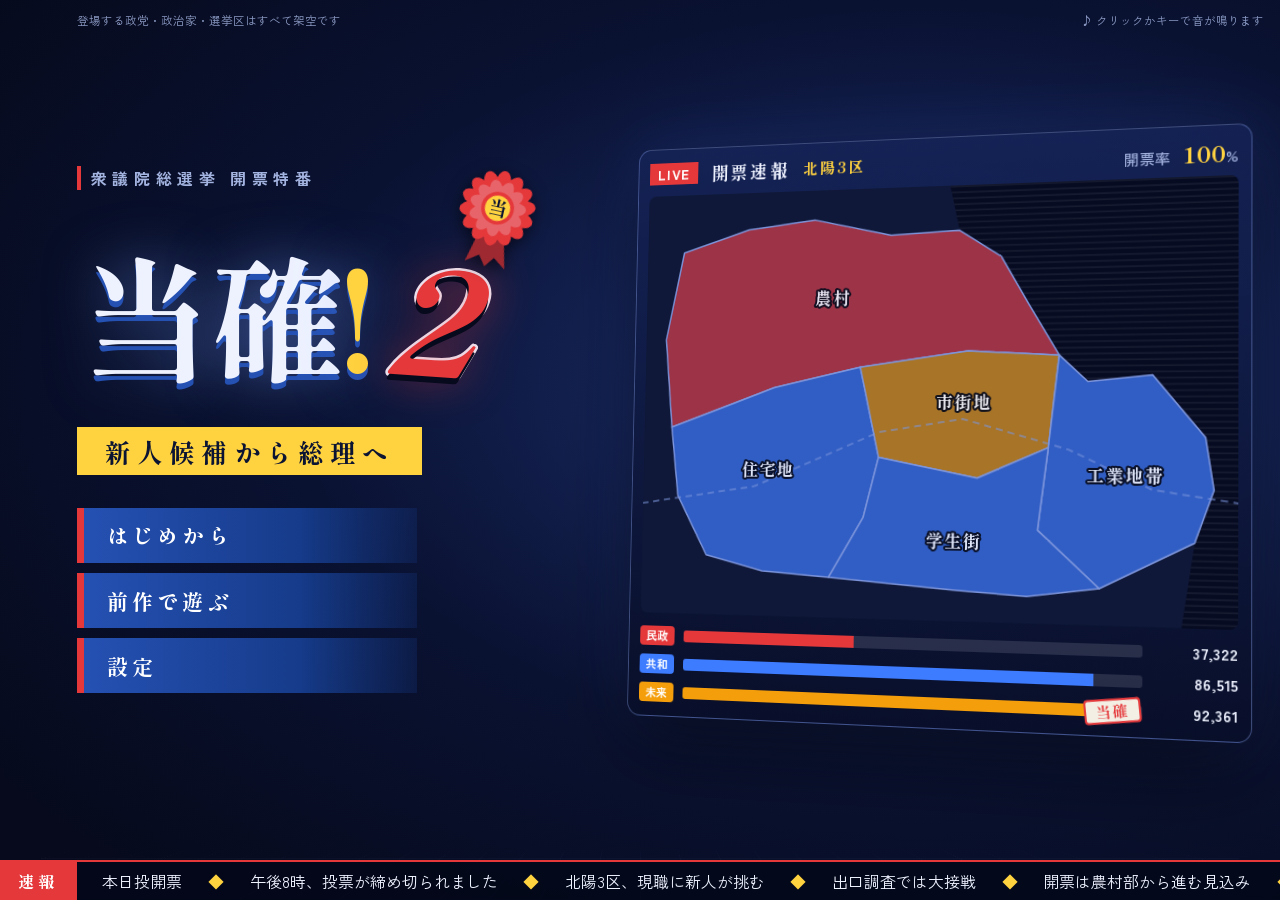
==== index.html @ 58a2cff5 "議員の任期(R2)を追加し、題名を「当確!2」に 選挙 → 任期 → 解散 → 次の選挙、とくり返して遊べるようにした。 背負った約束が、次の選挙にカードになって返ってくる。  - 任期(js/eng" ====
<!doctype html>
<html lang="ja">
<head>
  <meta charset="utf-8">
  <meta name="viewport" content="width=device-width, initial-scale=1, viewport-fit=cover">
  <title>当確!2</title>
  <link rel="preconnect" href="https://fonts.googleapis.com">
  <link rel="preconnect" href="https://fonts.gstatic.com" crossorigin>
  <link rel="stylesheet" href="https://fonts.googleapis.com/css2?family=Shippori+Mincho+B1:wght@700;800&family=Zen+Kaku+Gothic+New:wght@400;500;700;900&display=swap">
  <link rel="stylesheet" href="style.css">
</head>
<body>
  <div id="app"></div>

  <!-- ES modules は file:// で動かないので、順に読み込む。名前空間は window.Game -->
  <script src="js/data/balance.js"></script>
  <script src="js/data/district.js"></script>
  <script src="js/data/cards.js"></script>
  <script src="js/engine/rng.js"></script>
  <script src="js/engine/campaign.js"></script>
  <script src="js/engine/vote.js"></script>
  <script src="js/engine/career.js"></script>
  <script src="js/ui/common.js"></script>
  <script src="js/effects/title.js"></script>
  <script src="js/ui/screens.js"></script>
  <script src="js/ui/campaign-view.js"></script>
  <script src="js/ui/count-view.js"></script>
  <script src="js/ui/term-view.js"></script>
  <script src="js/main.js"></script>
</body>
</html>
---- style.css ----
/* テーマは「選挙の夜の開票特番」:深い紺の夜空、テロップの赤い帯と黄色、見出しは明朝体。
   色はすべてここの変数で決める。新しい部品も変数で色をつける(白や明るい色を直書きしない)。 */
:root {
  color-scheme: dark;
  --bg: radial-gradient(ellipse at 50% -10%, #1d3068 0%, #0b1433 55%, #060a1c 100%);
  --night: #060a1c;                         /* いちばん奥の夜空 */
  --panel: rgba(17, 28, 71, .86);           /* パネル */
  --panel-2: #1a2a66;                       /* パネルの中の一段明るい面 */
  --panel-bd: 1px solid rgba(125, 149, 220, .28);
  --line: rgba(125, 149, 220, .28);
  --radius: 10px;
  --shadow: 0 10px 28px rgba(0, 0, 0, .4);
  --ink: #eef2ff;
  --sub: #a3b3df;
  --accent: #e5383b;                        /* テロップの赤 */
  --on-accent: #ffffff;
  --gold: #ffd23f;                          /* テロップの黄色 */
  --on-gold: #0b1433;                       /* 黄色の上の文字 */
  --num: #ffd23f;                           /* 伸びる数字 */
  --good: #4ade80;
  --land: #1c2a5c;                          /* 地図:まだ色のつかない地区 */
  --outland: #0f1838;                       /* 地図:となりの選挙区 */
  --sea: #060b22;
  --tex-ink: rgba(255, 255, 255, .07);
  --map-stroke: #7d95dc;
  --pin-bg: rgba(8, 14, 40, .9);
  --track: rgba(255, 255, 255, .12);
  --card-bg: linear-gradient(180deg, #1b2b68, #101b47);
  --card-bd: #3c52a0;
  --telop-a: #2551b3;                       /* テロップ風のボタンの地(上) */
  --telop-b: #163b8a;                       /* 同(下) */
  --paper: #f3efe4;                         /* 新聞と当確のハンコだけは明るい紙 */
  --paper-ink: #16130f;
  --font: 'Zen Kaku Gothic New', 'Hiragino Kaku Gothic ProN', 'Yu Gothic UI', 'Yu Gothic', Meiryo, system-ui, sans-serif;
  --font-head: 'Shippori Mincho B1', 'Hiragino Mincho ProN', 'Yu Mincho', 'Noto Serif JP', serif;
}

* { box-sizing: border-box; }
html, body { height: 100%; margin: 0; }
body {
  display: flex; flex-direction: column; height: 100dvh; overflow: hidden;
  font-family: var(--font); font-size: 14px; line-height: 1.5; color: var(--ink);
  background: var(--bg) fixed, var(--night);
  -webkit-font-smoothing: antialiased;
}
#app { flex: 1; min-height: 0; display: flex; flex-direction: column; overflow-y: auto; }
button { font: inherit; color: inherit; }
h1, h2, p { margin: 0; }
.sub { color: var(--sub); font-size: 12px; }
.ic { width: 1.2em; height: 1.2em; fill: none; stroke: currentColor; stroke-width: 1.9; stroke-linecap: round; stroke-linejoin: round; vertical-align: -.2em; }

.panel { background: var(--panel); border: var(--panel-bd); border-radius: var(--radius); box-shadow: var(--shadow); padding: 10px 14px; }
.panel h2 { margin: 0 0 6px; padding-left: 9px; border-left: 4px solid var(--accent); font: 800 15px/1.3 var(--font-head); letter-spacing: .04em; }
.panel h2 small { margin-left: 8px; font: 500 11.5px var(--font); color: var(--sub); letter-spacing: 0; }

/* ---------- ボタン ---------- */
.btn {
  border: 1px solid var(--line); background: var(--panel); border-radius: 6px; padding: 8px 14px; cursor: pointer;
  transition: background .15s, border-color .15s, transform .05s;
}
.btn:hover:not(:disabled) { border-color: var(--sub); background: var(--panel-2); }
.btn:focus-visible, .card:focus-visible, .pin:focus-visible, .party-card:focus-visible { outline: 2px solid var(--gold); outline-offset: 2px; }
.btn:disabled { opacity: .4; cursor: not-allowed; }
/* 主な決定:タイトルのメニューと同じテロップ風(紺地に白、左に赤い帯) */
.btn-primary {
  background: linear-gradient(var(--telop-a), var(--telop-b)); color: var(--on-accent); font-weight: 700;
  border: 0; border-left: 6px solid var(--accent); border-radius: 4px;
  box-shadow: 0 3px 10px rgba(0, 0, 0, .35), inset 0 1px 0 rgba(255, 255, 255, .18);
}
.btn-primary:hover:not(:disabled) { background: linear-gradient(#2e60cc, #1b4499); }
.btn-lg { padding: 11px 24px; font-size: 16px; }
.icon-btn { flex: none; display: grid; place-items: center; width: 34px; height: 34px; border: 1px solid var(--line); border-radius: 6px; background: transparent; cursor: pointer; font-size: 17px; }
.icon-btn:hover { background: var(--panel-2); }

.pchip { display: inline-block; padding: 1px 7px; border-radius: 4px; font-size: 12px; font-weight: 700; color: var(--on-accent); background: var(--pc); white-space: nowrap; }
.mk { font-weight: 700; white-space: nowrap; }
.mk-good { color: var(--good); } .mk-even { color: var(--gold); } .mk-bad { color: var(--accent); }
.tk-lab { flex: none; padding: 1px 8px; font-weight: 700; font-size: 12px; background: var(--accent); color: var(--on-accent); }

/* ---------- 立候補の準備 ---------- */
.setup { width: 100%; max-width: 940px; margin: 0 auto; padding: 22px 16px 28px; display: flex; flex-direction: column; gap: 12px; }
.page-title { font: 800 26px/1.3 var(--font-head); padding-left: 12px; border-left: 6px solid var(--accent); }
.lead { color: var(--sub); }
.field { display: flex; flex-direction: column; gap: 4px; max-width: 260px; font-size: 12.5px; color: var(--sub); }
.field input { font: 700 17px var(--font); color: var(--ink); background: var(--panel); border: 1px solid var(--line); border-radius: 6px; padding: 8px 10px; }
.sec { font: 800 16px var(--font-head); margin-top: 4px; }
.party-grid { display: grid; grid-template-columns: repeat(3, minmax(0, 1fr)); gap: 10px; }
.party-card {
  position: relative; display: flex; flex-direction: column; gap: 3px; text-align: left; padding: 12px 14px; cursor: pointer;
  background: var(--panel); border: 1px solid var(--line); border-top: 5px solid var(--pc); border-radius: var(--radius);
}
.party-card.on { outline: 3px solid var(--gold); background: var(--panel-2); }
.pc-diff { align-self: flex-start; padding: 0 8px; border-radius: 999px; font-size: 11.5px; font-weight: 700; background: var(--gold); color: var(--on-gold); }
.pc-name { font: 800 19px/1.3 var(--font-head); }
.pc-pos { font-size: 12px; color: var(--sub); }
.pc-desc { font-size: 13px; margin-top: 4px; }
.setup-cols { display: grid; grid-template-columns: 1fr 1.3fr; gap: 10px; }
.rival-list, .howto, .m-list { margin: 0; padding: 0; list-style: none; display: flex; flex-direction: column; gap: 7px; }
.rival-list .sub { display: block; margin-top: 1px; }
.howto { counter-reset: n; }
.howto li { counter-increment: n; padding-left: 26px; position: relative; font-size: 13px; }
.howto li::before { content: counter(n); position: absolute; left: 0; top: 1px; width: 18px; height: 18px; border-radius: 50%; display: grid; place-items: center; font-size: 11px; font-weight: 900; background: var(--gold); color: var(--on-gold); }
.setup-btns { display: flex; justify-content: flex-end; gap: 10px; margin-top: 4px; }

/* ---------- 選挙戦:骨組み ---------- */
.game {
  flex: 1; min-height: 0; width: 100%; max-width: 1360px; margin: 0 auto; padding: 10px 14px 12px;
  display: grid; grid-template-columns: minmax(0, 1fr); grid-template-rows: auto auto minmax(220px, 1fr) auto; gap: 10px;
}
.hud { display: flex; align-items: center; gap: 18px; padding: 8px 14px; border-bottom: 3px solid var(--accent); }
.who { display: flex; align-items: center; gap: 8px; white-space: nowrap; }
.seat { font-weight: 700; color: var(--gold); }
.pname { font: 800 19px/1.2 var(--font-head); }
.days { display: flex; align-items: center; gap: 5px; margin: 0; padding: 0; list-style: none; }
.days li { display: grid; place-items: center; width: 22px; height: 22px; border-radius: 50%; font-size: 11px; font-weight: 700; background: var(--track); color: var(--sub); }
.days li.done { background: var(--sub); color: var(--night); opacity: .55; }
.days li.now { background: var(--accent); color: var(--on-accent); transform: scale(1.2); }
.days li.tag { width: auto; border-radius: 999px; padding: 0 8px 0 7px; gap: 4px; display: flex; }
.days li.tag small { font-size: 10.5px; font-weight: 500; }
.res { white-space: nowrap; }
.res .lab { font-size: 12px; color: var(--sub); margin-right: 4px; }
.res b { font: 800 20px/1 var(--font-head); }
.res small { font-size: 11px; margin-left: 1px; }
.ticker { flex: 1; min-width: 0; display: flex; align-items: center; gap: 8px; font-size: 13px; }
#news { overflow: hidden; white-space: nowrap; text-overflow: ellipsis; }

.race { display: flex; align-items: center; gap: 12px; padding: 7px 14px; }
.race-lab { flex: none; padding: 5px 9px; font: 800 13px/1 var(--font-head); letter-spacing: .06em; background: var(--gold); color: var(--on-gold); }
.race-bar { flex: 1; display: flex; height: 24px; border-radius: 4px; overflow: hidden; }
.seg { display: flex; align-items: center; gap: 6px; padding: 0 8px; min-width: 0; overflow: hidden; white-space: nowrap; font-size: 12px; color: var(--on-accent); transition: flex-grow .5s; }
.race-mark { flex: none; }

/* ---------- 地図 ---------- */
.board { min-height: 0; display: grid; grid-template-columns: minmax(0, 1fr) 340px; gap: 12px; }
.map-cell {
  container-type: size; min-width: 0; min-height: 0; display: grid; place-items: center; overflow: hidden;
  border-radius: var(--radius); background: var(--outland); border: 1px solid rgba(125, 149, 220, .35);
}
.map { position: relative; width: min(100cqw, calc(100cqh * 600 / 430)); aspect-ratio: 600 / 430; }
.map svg { position: absolute; inset: 0; width: 100%; height: 100%; display: block; overflow: visible; }
.sea { fill: var(--sea); }
.sea-tex { fill: url(#scan); pointer-events: none; }
.scanline { stroke: var(--tex-ink); stroke-width: 1.5; }
.outland { fill: var(--outland); }
.rg {
  fill: color-mix(in srgb, var(--lead) var(--mix), var(--land));
  stroke: var(--map-stroke); stroke-width: 1.5px; stroke-linejoin: round; cursor: pointer; transition: fill .45s;
}
.rg:hover { filter: brightness(1.1); }
.sel-ring { fill: none; stroke: var(--gold); stroke-width: 4.5px; stroke-linejoin: round; pointer-events: none; filter: drop-shadow(0 0 7px rgba(255, 210, 63, .8)); }
.rail { fill: none; stroke: var(--map-stroke); stroke-width: 2; stroke-dasharray: 7 5; opacity: .55; pointer-events: none; }
.map-lbl { fill: var(--sub); font: 700 15px var(--font-head); letter-spacing: .3em; pointer-events: none; }
.map-lbl.small { font-size: 10.5px; letter-spacing: .1em; opacity: .7; }

.pin {
  position: absolute; transform: translate(-50%, -50%); display: flex; flex-direction: column; align-items: center; gap: 2px;
  padding: 4px 9px 5px; border: 1px solid rgba(125, 149, 220, .55); border-radius: 6px; background: var(--pin-bg); color: var(--ink);
  font-size: 12px; line-height: 1.25; white-space: nowrap; cursor: pointer;
}
.pin.static { cursor: default; }
.pin b { font: 800 14px/1.2 var(--font-head); }
.pin .mini { display: flex; width: 58px; height: 5px; border-radius: 3px; overflow: hidden; background: var(--track); }
.pin .mini i { display: block; height: 100%; transition: width .45s; }
.pin.sel { outline: 3px solid var(--gold); outline-offset: 1px; }
.pin .pred {
  position: absolute; top: -13px; right: -12px; min-width: 26px; padding: 1px 6px; border-radius: 999px;
  background: var(--gold); color: var(--on-gold); font-weight: 900; font-size: 12.5px; text-align: center; animation: pop .25s ease-out;
}
.pin .pred.half { background: var(--sub); }
.pin .shield { position: absolute; top: -11px; left: -10px; display: flex; align-items: center; gap: 1px; padding: 0 5px; border-radius: 999px; background: var(--good); color: var(--on-gold); font-size: 11px; font-weight: 900; }
.pin .foes { position: absolute; left: 50%; bottom: -12px; transform: translateX(-50%); display: flex; gap: 3px; }
.pin .foe { padding: 0 6px; border-radius: 999px; font-size: 10.5px; font-weight: 700; color: var(--on-accent); background: var(--pc); }
.pin .foe.stopped { text-decoration: line-through; opacity: .55; }
.ct-open { font-size: 11px; color: var(--sub); }
.float {
  position: absolute; left: 50%; top: -6px; transform: translateX(-50%); pointer-events: none;
  font: 900 22px/1 var(--font); color: var(--num); text-shadow: 0 1px 0 var(--night), 0 0 8px var(--night);
  animation: rise 1.2s ease-out forwards;
}
@keyframes rise { from { opacity: 0; transform: translate(-50%, 6px) scale(.7); } 20% { opacity: 1; transform: translate(-50%, -8px) scale(1.15); } to { opacity: 0; transform: translate(-50%, -38px) scale(1); } }
@keyframes pop { from { transform: scale(.4); } to { transform: scale(1); } }

/* ---------- 右の列 ---------- */
.side { display: flex; flex-direction: column; gap: 8px; min-height: 0; overflow: auto; padding-bottom: 6px; scrollbar-width: thin; }
.side > .panel { padding: 8px 12px; }
.d-head { display: flex; align-items: baseline; gap: 10px; }
.d-head h2 { font-size: 22px; margin: 0; }
.d-head .voters { margin-left: auto; font-size: 12px; color: var(--sub); }
.d-desc { margin: 2px 0 5px; font-size: 12.5px; color: var(--sub); }
.tags { display: flex; flex-wrap: wrap; gap: 5px; margin-bottom: 6px; }
.tag-chip { padding: 1px 9px; border-radius: 999px; font-size: 12px; font-weight: 700; border: 1.5px solid currentColor; }
.tag-chip.solid { color: var(--good); }
.row { display: grid; grid-template-columns: auto 5.5em 1fr 2.6em; align-items: center; gap: 7px; margin-top: 5px; font-size: 13px; }
.row .bar { height: 9px; border-radius: 5px; background: var(--track); overflow: hidden; }
.row .bar i { display: block; height: 100%; background: var(--pc); transition: width .45s; }
.row .pct { text-align: right; font-weight: 700; font-variant-numeric: tabular-nums; }
.row.me .nm { font-weight: 700; }
.d-hint { margin-top: 8px; padding-top: 7px; border-top: 1px dashed var(--track); font-size: 12.5px; }
.d-hint em, .c-fx em, .eff { font-style: normal; font-weight: 900; color: var(--num); }
.foe-line, .pr-line { display: flex; align-items: center; gap: 7px; margin-top: 5px; font-size: 13px; }
.foe-line .eff { margin-left: auto; white-space: nowrap; }
.foe-line .eff small { margin-left: 5px; font-size: 10.5px; color: var(--good); }
.foe-line .eff.stop { color: var(--good); }
.pr-dot { flex: none; width: 18px; height: 18px; border-radius: 50%; display: grid; place-items: center; font-size: 10px; font-weight: 900; background: var(--gold); color: var(--on-gold); }
.pr-note { margin: 5px 0 0; font-size: 11.5px; line-height: 1.45; color: var(--sub); }

/* ---------- 手札 ---------- */
.hand { display: flex; gap: 12px; align-items: stretch; min-width: 0; }
.turn { flex: none; width: 212px; display: flex; flex-direction: column; gap: 6px; }
.energy { display: flex; align-items: center; flex-wrap: wrap; gap: 3px 6px; font-size: 12.5px; color: var(--sub); white-space: nowrap; }
.pips { display: flex; gap: 4px; }
.pip { width: 15px; height: 15px; border-radius: 50%; border: 2px solid var(--accent); }
.pip.on { background: var(--accent); }
.deck-n { flex-basis: 100%; font-size: 11px; }
.prompt { flex: 1; font-size: 13px; }
.turn-btns { display: flex; gap: 6px; }
.btn-undo { padding: 8px 9px; display: flex; align-items: center; gap: 4px; font-size: 12px; white-space: nowrap; }
.btn-main, .btn-go { border: 0; cursor: pointer; padding: 9px 12px; font-weight: 700; border-radius: 6px; background: var(--accent); color: var(--on-accent); }
.btn-main { flex: 1; white-space: nowrap; }
.btn-go { background: var(--gold); color: var(--on-gold); margin-left: 8px; padding: 5px 14px; }
.cards { flex: 1; min-width: 0; display: flex; gap: 12px; overflow-x: auto; padding: 13px 4px 7px; scrollbar-width: thin; }
.card {
  --lift: 0px;
  position: relative; flex: 0 0 clamp(132px, 15vw, 178px); min-height: 142px;
  display: flex; flex-direction: column; gap: 3px; text-align: left; padding: 10px 12px 9px;
  background: var(--card-bg); color: var(--ink); border: 1px solid var(--card-bd); border-left: 6px solid var(--type); border-radius: 8px;
  box-shadow: 0 8px 18px rgba(0, 0, 0, .45); cursor: pointer; transform: translateY(var(--lift)); transition: transform .15s, opacity .2s;
}
.card:hover { --lift: -5px; }
.card.sel { --lift: -12px; outline: 3px solid var(--gold); outline-offset: 2px; }
.card.off { opacity: .45; }
.card[data-type="reach"] { --type: #3d7bff; }
.card[data-type="solid"] { --type: #19a974; }
.card[data-type="promise"] { --type: var(--gold); background: linear-gradient(180deg, #4a3a10, #1d1806); border-color: #a8842a; border-left-color: var(--gold); }
.card[data-type="boost"] { --type: #b18cff; }
.card[data-type="fund"] { --type: #9aa3b8; }
.card[data-type="counter"] { --type: #ff7b54; }
.card[data-type="endorse"] { --type: var(--good); background: linear-gradient(180deg, #123f33, #0a2019); border-color: #2c8a66; border-left-color: var(--good); }
.card[data-type="curse"] { --type: var(--sub); background: linear-gradient(180deg, #2a2b38, #15161f); border-color: #555a70; border-left-color: var(--accent); }
.card[data-type="curse"] .c-name { color: var(--accent); }
.card[data-type="diet"] { --type: #3d7bff; }
.card[data-type="home"] { --type: #19a974; }
.card[data-type="party"] { --type: #b18cff; }
.c-top { display: flex; align-items: center; gap: 6px; }
.c-icon { display: grid; place-items: center; width: 30px; height: 30px; color: var(--type); font-size: 22px; }
.c-type { font-size: 11px; font-weight: 700; color: var(--type); white-space: nowrap; }
.c-cost { margin-left: auto; display: flex; gap: 3px; }
.c-cost i { width: 9px; height: 9px; border-radius: 50%; background: var(--accent); }
.c-cost .free { font-size: 11px; font-weight: 700; color: var(--sub); }
.c-name { font: 800 18px/1.25 var(--font-head); }
.c-fx { font-size: 13px; }
.c-note { font-size: 11.5px; color: var(--sub); }
.c-money { margin-top: auto; font-size: 11.5px; font-weight: 700; color: var(--sub); }

/* ---------- 議員の任期(骨組みは選挙戦と同じ) ---------- */
.hud-badge { padding: 1px 8px; border: 1px solid var(--gold); border-radius: 999px; font-size: 11.5px; font-weight: 700; color: var(--gold); }
.wind-bar { flex: 1; height: 14px; border-radius: 7px; background: var(--track); overflow: hidden; }
.wind-bar i { display: block; height: 100%; background: linear-gradient(90deg, var(--gold), var(--accent)); transition: width .5s; }
.wind-text { flex: none; font-size: 13px; white-space: nowrap; }
.wind-text b { font-size: 17px; color: var(--gold); }
.wind-left { flex: none; font-size: 11.5px; color: var(--sub); white-space: nowrap; }
.base-pips { display: flex; gap: 3px; }
.bp { width: 9px; height: 9px; border-radius: 2px; border: 1.5px solid var(--good); }
.bp.on { background: var(--good); }
.pp { width: 12px; height: 12px; border-radius: 50%; border: 2px solid var(--gold); }
.pp.on { background: var(--gold); }
.pr-item {
  position: relative; display: flex; align-items: center; gap: 8px; width: 100%; margin-top: 6px; padding: 6px 8px; text-align: left;
  border: 1px solid var(--line); border-radius: 6px; background: transparent; cursor: default; font-size: 13px;
}
.pr-item.pick { cursor: pointer; border-color: var(--gold); background: rgba(255, 210, 63, .08); }
.pr-item.pick:hover { background: rgba(255, 210, 63, .16); }
.pr-item .pred { position: absolute; top: -9px; right: -6px; min-width: 26px; padding: 1px 6px; border-radius: 999px; background: var(--gold); color: var(--on-gold); font-weight: 900; font-size: 12.5px; text-align: center; }
.pr-body { flex: 1; min-width: 0; display: flex; flex-direction: column; line-height: 1.3; }
.pr-body small { font-size: 11px; color: var(--sub); }
.pr-prog { display: flex; gap: 3px; }
.pr-tag { flex: none; padding: 0 6px; border-radius: 4px; font-size: 10.5px; font-weight: 700; white-space: nowrap; }
.pr-tag.safe { color: var(--good); border: 1px solid var(--good); }
.pr-tag.warn { color: var(--gold); border: 1px solid var(--gold); }
.pr-tag.bad { color: var(--on-accent); background: var(--accent); }
.pr-dot.ok { background: var(--good); }
.prep-row { display: grid; grid-template-columns: 7em auto 1fr; align-items: baseline; gap: 8px; margin-top: 4px; font-size: 13px; }
.prep-row b { font-variant-numeric: tabular-nums; }
.prep-row small { font-size: 11px; color: var(--sub); text-align: right; }
.m-lines { margin: 0; padding: 0; list-style: none; display: flex; flex-direction: column; gap: 6px; font-size: 13.5px; }
.m-lines li { padding-left: 10px; border-left: 4px solid var(--line); }
.m-lines .ml-kept { border-left-color: var(--good); }
.m-lines .ml-carried { border-left-color: var(--sub); }
.m-lines .ml-light { border-left-color: var(--gold); }
.m-lines .ml-broken { border-left-color: var(--accent); }

/* ---------- 知らせの窓 ---------- */
.modal-back { position: fixed; inset: 0; z-index: 20; display: grid; place-items: center; padding: 16px; background: rgba(3, 6, 20, .72); animation: fade .2s ease-out; }
.modal {
  width: min(520px, 100%); max-height: 100%; overflow: auto; padding: 20px 22px 18px; display: flex; flex-direction: column; gap: 10px;
  background: linear-gradient(180deg, #17255c, #0e1840); border: var(--panel-bd); border-top: 5px solid var(--accent); border-radius: var(--radius); box-shadow: 0 24px 60px rgba(0, 0, 0, .6);
}
.modal h2 { font: 800 23px/1.35 var(--font-head); }
.m-kicker { font-size: 12px; font-weight: 700; color: var(--gold); letter-spacing: .08em; }
.m-list { padding-left: 2px; font-size: 13px; color: var(--sub); }
.m-list li::before { content: "・"; }
.modal-btns { display: flex; justify-content: flex-end; gap: 10px; margin-top: 6px; }
.modal.choices .modal-btns { flex-direction: column; }
.modal.choices .btn { display: flex; flex-direction: column; gap: 2px; text-align: left; padding: 10px 14px; border-left: 5px solid var(--gold); }
.modal.choices .btn b { font: 800 16px var(--font-head); }
.modal.choices .btn span { font-size: 12.5px; color: var(--sub); }
/* 新聞(情勢調査)は明るい紙 */
.modal.paper { background: var(--paper); color: var(--paper-ink); border: 0; border-top: 6px double var(--paper-ink); border-radius: 2px; }
.np-name { display: flex; align-items: baseline; justify-content: space-between; padding-bottom: 5px; border-bottom: 1px solid var(--paper-ink); font: 800 15px var(--font-head); letter-spacing: .2em; }
.np-name span { font: 500 11.5px var(--font); letter-spacing: 0; }
.np-head { font-size: 27px !important; }
.np-sub, .np-foot { font-size: 12.5px; opacity: .75; }
.modal.paper .row .bar { background: rgba(22, 19, 15, .12); }
.modal.paper .btn-primary { background: var(--paper-ink); border-left-color: var(--accent); box-shadow: none; }
@keyframes fade { from { opacity: 0; } to { opacity: 1; } }

/* ---------- 開票特番と結果 ---------- */
.count, .result { flex: 1; min-height: 0; width: 100%; max-width: 1240px; margin: 0 auto; padding: 12px 14px; display: flex; flex-direction: column; gap: 10px; }
.ct-head { display: flex; align-items: center; gap: 14px; border-bottom: 3px solid var(--accent); }
.ct-live { padding: 3px 10px; font: 800 14px var(--font-head); letter-spacing: .1em; background: var(--accent); color: var(--on-accent); animation: blink 1.6s steps(1) infinite; }
.ct-head h1 { font: 800 22px var(--font-head); }
.ct-clock { margin-left: auto; font: 800 30px/1 var(--font-head); color: var(--gold); font-variant-numeric: tabular-nums; }
.ct-pct { font-size: 13px; color: var(--sub); white-space: nowrap; }
.ct-pct b { font-size: 20px; color: var(--ink); }
.ct-body, .rs-body { flex: 1; min-height: 0; display: grid; grid-template-columns: minmax(0, 1fr) minmax(0, 1fr); gap: 12px; }
.ct-cands { display: flex; flex-direction: column; justify-content: center; gap: 16px; padding: 16px 18px; }
.ct-row { display: flex; flex-direction: column; gap: 5px; }
.ct-row.me .ct-name b { color: var(--gold); }
.ct-name { display: flex; align-items: center; gap: 8px; min-height: 34px; }
.ct-name b { font: 800 20px var(--font-head); }
.ct-bar { height: 22px; border-radius: 4px; background: var(--track); overflow: hidden; }
.ct-bar i { display: block; height: 100%; background: var(--pc); transition: width .8s ease-out; }
.ct-votes { font-size: 13px; color: var(--sub); font-variant-numeric: tabular-nums; }
.ct-votes b { font: 800 22px var(--font-head); color: var(--ink); margin-right: 2px; }
.ct-votes small { margin-left: 10px; font-size: 13px; }
.ct-ticker { display: flex; align-items: center; gap: 10px; padding: 8px 14px; font-size: 14px; }
.ct-btns { display: flex; justify-content: flex-end; align-items: center; gap: 10px; }
@keyframes blink { 50% { opacity: .55; } }
/* 当確・当選のハンコ(白い紙に朱) */
.stamp {
  margin-left: auto; padding: 1px 12px; border: 3px solid var(--accent); border-radius: 6px; background: var(--paper); color: var(--accent);
  font: 800 20px/1.3 var(--font-head); letter-spacing: .12em; transform: rotate(-7deg);
}
.stamp.new { animation: stamp-in .5s cubic-bezier(.2, 1.5, .4, 1) both; }
.stamp.big { display: inline-block; margin: 0 0 8px; padding: 4px 22px; font-size: 40px; border-width: 5px; }
@keyframes stamp-in { from { transform: rotate(-7deg) scale(3.2); opacity: 0; } to { transform: rotate(-7deg) scale(1); opacity: 1; } }
.rs-head { text-align: center; padding: 8px 0 4px; display: flex; flex-direction: column; align-items: center; gap: 4px; }
.rs-head h1 { font: 800 34px/1.3 var(--font-head); }
.rs-head.won h1 { color: var(--gold); }
.rs-left { display: flex; flex-direction: column; gap: 8px; min-height: 0; overflow: auto; scrollbar-width: thin; }
.rs-row { display: grid; grid-template-columns: 1.6em auto 1fr auto 6.5em 3.6em; align-items: center; gap: 8px; padding: 6px 0; border-bottom: 1px solid var(--track); font-size: 14px; }
.rs-row b { font: 800 17px var(--font-head); }
.rs-row.me b { color: var(--gold); }
.rs-mark { display: grid; place-items: center; width: 22px; height: 22px; border-radius: 50%; font-size: 12px; font-weight: 900; color: var(--on-accent); }
.rs-row:first-of-type .rs-mark { background: var(--accent); }
.rs-votes, .rs-pct { text-align: right; font-variant-numeric: tabular-nums; }
.rs-votes { font-weight: 700; }

/* ---------- スマホ ---------- */
@media (max-width: 760px) {
  body { font-size: 13px; }
  .setup { padding: 14px 12px 20px; }
  .party-grid, .setup-cols { grid-template-columns: minmax(0, 1fr); }
  .game { padding: 8px 8px 10px; gap: 7px; grid-template-rows: auto auto minmax(210px, 1fr) auto; }
  .hud { flex-wrap: wrap; gap: 5px 12px; padding: 7px 10px; }
  .who { order: 1; flex: 1 1 calc(100% - 50px); min-width: 0; }
  .hud .icon-btn { order: 2; }
  .days { order: 3; }
  .res { order: 4; margin-left: auto; }
  .pname { font-size: 17px; overflow: hidden; text-overflow: ellipsis; }
  .days li.tag small { display: none; }
  .days li.tag { width: 22px; padding: 0; border-radius: 50%; display: grid; box-shadow: inset 0 0 0 2px var(--gold); }
  .ticker { flex-basis: 100%; order: 5; font-size: 12px; }
  .icon-btn { width: 30px; height: 30px; }
  .race { padding: 6px 10px; gap: 8px; }
  .wind { flex-wrap: wrap; row-gap: 3px; }
  .wind-left { display: none; }
  .wind-text { font-size: 12px; }
  .wind-text b { font-size: 14px; }
  .hud-badge { font-size: 10.5px; padding: 0 6px; }
  .pr-item { margin-top: 4px; padding: 4px 6px; }
  .prep-row small { display: none; }
  #promises .pr-note { display: none; }
  .race-bar { height: 22px; }
  .seg b { display: none; }
  .board { grid-template-columns: minmax(0, 1fr); grid-template-rows: minmax(232px, 1fr) auto; gap: 7px; }
  .side { flex-direction: row; overflow-x: auto; scroll-snap-type: x mandatory; gap: 8px; padding-bottom: 5px; }
  .side > .panel { flex: 0 0 88%; scroll-snap-align: start; padding: 7px 10px; }
  .d-head h2 { font-size: 18px; }
  .d-desc, .d-hint, .c-note { display: none; }
  .d-head .voters { font-size: 11px; }
  .tags { margin: 3px 0 1px; }
  .tag-chip { font-size: 11px; padding: 0 8px; }
  .row { margin-top: 3px; }
  .pin { font-size: 11px; padding: 2px 6px 3px; gap: 0; }
  .pin b { font-size: 12.5px; }
  .pin .mini { display: none; }
  .pin .foes { bottom: -11px; }
  .pin .foe { font-size: 10px; padding: 0 5px; }
  .hand { flex-direction: column; gap: 6px; }
  .turn { width: auto; flex-direction: row; align-items: center; gap: 8px; padding: 6px 10px; }
  .e-lab, .deck-n, .btn-undo span { display: none; }
  .prompt { font-size: 12px; line-height: 1.35; display: -webkit-box; -webkit-line-clamp: 2; -webkit-box-orient: vertical; overflow: hidden; }
  .prompt:has(.btn-go) { display: flex; align-items: center; }
  .btn-main { padding: 8px 10px; }
  .cards { gap: 9px; padding: 13px 4px 5px; }
  .card.sel { --lift: -6px; }
  .card { flex-basis: 132px; min-height: 128px; padding: 8px 10px 7px; gap: 2px; }
  .c-name { font-size: 16.5px; }
  .c-fx { font-size: 12.5px; }
  .c-icon { width: 26px; height: 26px; font-size: 19px; }
  .modal { padding: 16px 16px 14px; }
  .modal h2 { font-size: 20px; }
  .count, .result { padding: 8px; gap: 7px; }
  .ct-head { gap: 8px; padding: 7px 10px; flex-wrap: wrap; }
  .ct-head h1 { font-size: 17px; }
  .ct-clock { font-size: 24px; }
  .ct-body { grid-template-columns: minmax(0, 1fr); grid-template-rows: auto minmax(190px, 1fr); gap: 7px; }
  .ct-cands { gap: 9px; padding: 10px 12px; }
  .ct-name b { font-size: 17px; }
  .ct-bar { height: 16px; }
  .ct-votes b { font-size: 18px; }
  .ct-ticker { font-size: 12.5px; padding: 7px 10px; }
  .rs-head h1 { font-size: 26px; }
  .rs-body { display: flex; flex-direction: column; overflow: auto; }
  .rs-left { overflow: visible; }
  .rs-body .map-cell { min-height: 230px; }
  .rs-row { grid-template-columns: 1.6em auto 1fr 5.6em 3.4em; }
  .rs-row .sub { display: none; }
  .ct-btns .btn-lg { padding: 10px 16px; font-size: 15px; }
}
@media (prefers-reduced-motion: reduce) {
  .game *, .count *, .result *, .modal-back, .modal-back * { animation-duration: .01s !important; transition-duration: .01s !important; }
}

/* ---------- タイトル(js/effects/title.js。開票速報のオープニング) ---------- */
/* --s:演出の速さ(1 通常 / 0.4 速い / 0 スキップ)。--d:その部品が出る時刻(通常の速さの秒) */
.tl-stage {
  position: fixed; inset: 0; z-index: 10; overflow: hidden; color: var(--ink); background: var(--night);
  display: grid; grid-template-columns: minmax(0, 45fr) minmax(0, 55fr); grid-template-rows: minmax(0, 1fr) auto;
}
.tl-bg { position: absolute; inset: 0; background: radial-gradient(ellipse 90% 75% at 72% 42%, #1c3070 0%, #0a1232 55%, var(--night) 100%); animation: tl-fade calc(var(--s) * 1s) ease both; }
.tl-floor {
  position: absolute; left: -25%; right: -25%; bottom: -6%; height: 46%; opacity: .5;
  background-image: linear-gradient(var(--line) 1px, transparent 1px), linear-gradient(90deg, var(--line) 1px, transparent 1px);
  background-size: 64px 64px; transform: perspective(520px) rotateX(64deg); transform-origin: 50% 100%;
  -webkit-mask-image: linear-gradient(transparent, #000 60%); mask-image: linear-gradient(transparent, #000 60%);
  animation: tl-floor 5s linear infinite;
}
.tl-sweep {
  position: absolute; inset: 0; mix-blend-mode: screen;
  background: linear-gradient(100deg, transparent 42%, rgba(160, 190, 255, .11) 50%, transparent 58%) 120% 0 / 300% 100% no-repeat;
  animation: tl-sweep 9s ease-in-out infinite;
}
@keyframes tl-fade { from { opacity: 0; } }
@keyframes tl-floor { to { background-position: 0 64px, 0 0; } }
@keyframes tl-sweep { to { background-position: -60% 0; } }

/* 情勢ボード */
.tl-board {
  grid-column: 2; grid-row: 1; align-self: center; justify-self: center; position: relative; z-index: 1;
  width: min(90%, 108vh); padding: 1.4% 1.7% 1.8%; border: 1px solid rgba(125, 149, 220, .45); border-radius: 14px;
  background: linear-gradient(180deg, rgba(20, 34, 86, .84), rgba(8, 14, 40, .9));
  box-shadow: 0 30px 80px rgba(0, 0, 0, .6), 0 0 70px rgba(70, 110, 255, .2);
  transform: perspective(1500px) rotateY(-13deg) rotateX(3deg);
  animation: tl-board-in calc(var(--s) * .9s) cubic-bezier(.2, .8, .2, 1) calc(var(--s) * .4s) both;
}
@keyframes tl-board-in { from { opacity: 0; transform: perspective(1500px) rotateY(-34deg) rotateX(3deg) translateX(14%); } }
.tl-board-head { display: flex; align-items: center; gap: .8em; margin-bottom: 1.2%; font: 800 clamp(11px, 1.45vw, 19px) var(--font-head); letter-spacing: .12em; white-space: nowrap; }
.tl-live { padding: 0 .6em; background: var(--accent); color: var(--on-accent); font: 900 .78em/1.6 var(--font); letter-spacing: .1em; animation: blink 1.6s steps(1) infinite; }
.tl-board-seat { color: var(--gold); font-size: .85em; }
.tl-board-pct { margin-left: auto; color: var(--sub); font: 500 .8em var(--font); letter-spacing: 0; }
.tl-board-pct b { display: inline-block; min-width: 2.2em; text-align: right; font: 800 1.5em var(--font-head); color: var(--gold); font-variant-numeric: tabular-nums; }
.tl-map { display: block; width: 100%; aspect-ratio: 600 / 430; border-radius: 8px; overflow: hidden; }
.tl-rg { fill: color-mix(in srgb, var(--c, var(--land)) var(--on, 0%), var(--land)); stroke: var(--map-stroke); stroke-width: 1.5px; stroke-linejoin: round; transition: fill .7s; }
.tl-rg.lit { --on: 64%; }
.tl-rg-name { fill: var(--ink); font: 800 17px var(--font-head); letter-spacing: .08em; paint-order: stroke; stroke: var(--night); stroke-width: 4px; stroke-linejoin: round; opacity: .92; }
.tl-bars { display: grid; gap: clamp(3px, .6vw, 7px); margin-top: 2%; }
.tl-bar-row { position: relative; display: grid; grid-template-columns: auto 1fr 5.4em; align-items: center; gap: .7em; font-size: clamp(10px, 1.15vw, 15px); }
.tl-bar { height: clamp(6px, .95vw, 13px); border-radius: 3px; background: var(--track); overflow: hidden; }
.tl-bar i { display: block; height: 100%; width: 0; background: var(--pc); transition: width .2s linear; }
.tl-bar-num { text-align: right; font-weight: 700; font-variant-numeric: tabular-nums; }
.tl-called {
  position: absolute; right: 6.2em; top: 50%; padding: 0 .6em; border: 2px solid var(--accent); border-radius: 4px; background: var(--paper); color: var(--accent);
  font: 800 1em/1.35 var(--font-head); letter-spacing: .1em; opacity: 0; transform: translateY(-50%) rotate(-6deg) scale(2.4);
}
.tl-bar-row.called .tl-called { opacity: 1; transform: translateY(-50%) rotate(-6deg) scale(1); transition: transform .35s cubic-bezier(.2, 1.5, .4, 1), opacity .15s; }

/* ロゴとメニュー */
.tl-main {
  grid-column: 1; grid-row: 1; position: relative; z-index: 2; align-self: center; min-width: 0;
  padding-left: clamp(20px, 6vw, 96px); display: flex; flex-direction: column; align-items: flex-start; gap: clamp(6px, 1.6vh, 18px);
}
.tl-kicker { padding-left: 10px; border-left: 4px solid var(--accent); font: 700 clamp(11px, min(1.3vw, 2.6vh), 16px) var(--font); letter-spacing: .35em; color: var(--sub); white-space: nowrap; animation: tl-rise calc(var(--s) * .5s) ease calc(var(--d) * var(--s)) both; }
.tl-logo { position: relative; margin: 0; font: 800 clamp(56px, min(10.6vw, 26vh), 190px)/1 var(--font-head); letter-spacing: -.02em; white-space: nowrap; }
.tl-logo-text { display: inline-block; text-shadow: 0 .045em 0 var(--telop-a), 0 0 .4em rgba(120, 160, 255, .55); animation: tl-logo calc(var(--s) * .6s) cubic-bezier(.2, 1.3, .3, 1) calc(var(--d) * var(--s)) both; }
.tl-logo-text i { font-style: normal; color: var(--gold); margin-left: -.06em; }
.tl-two { display: inline-block; margin-left: .04em; font: italic 800 1.06em var(--font-head); color: var(--accent); -webkit-text-stroke: .035em var(--ink); paint-order: stroke fill; text-shadow: 0 .045em 0 var(--night), 0 0 .3em rgba(229, 56, 59, .6); transform: translateY(.03em) rotate(4deg); }
.tl-pin { position: absolute; right: -.44em; top: -.26em; width: .56em; transform: rotate(13deg); filter: drop-shadow(0 .03em .06em rgba(0, 0, 0, .6)); animation: tl-pin calc(var(--s) * .42s) cubic-bezier(.2, 1.6, .4, 1) calc(var(--d) * var(--s)) both; }
.tl-rosette { display: block; width: 100%; }
.tl-ros-a { fill: var(--accent); }
.tl-ros-b { fill: color-mix(in srgb, var(--accent) 76%, var(--ink)); }
.tl-ros-c { fill: var(--gold); }
.tl-ros-d { fill: color-mix(in srgb, var(--accent) 68%, var(--night)); }
.tl-ros-t { fill: var(--on-gold); font: 800 30px var(--font-head); }
.tl-sub span { display: inline-block; padding: .22em 1.1em; background: var(--gold); color: var(--on-gold); font: 800 clamp(13px, min(2vw, 4vh), 29px) var(--font-head); letter-spacing: .24em; white-space: nowrap; animation: tl-wipe calc(var(--s) * .45s) ease calc(var(--d) * var(--s)) both; }
.tl-menu { display: flex; flex-direction: column; gap: clamp(5px, 1.1vh, 10px); width: min(100%, 340px); margin-top: clamp(4px, 2vh, 22px); }
.tl-btn {
  position: relative; text-align: left; padding: .6em 2.2em .6em 1.1em; border: 0; border-left: 7px solid var(--accent); cursor: pointer;
  font: 800 clamp(15px, min(1.7vw, 3.5vh), 21px) var(--font-head); letter-spacing: .2em; color: var(--on-accent); white-space: nowrap;
  background: linear-gradient(90deg, var(--telop-a), var(--telop-b) 65%, rgba(22, 59, 138, .25));
  animation: tl-slide calc(var(--s) * .4s) ease calc(var(--d) * var(--s)) both; transition: transform .15s, filter .15s;
}
.tl-btn::after { content: "▶"; position: absolute; right: 1em; top: 50%; font-size: .65em; color: var(--gold); opacity: 0; transform: translate(-8px, -50%); transition: opacity .15s, transform .15s; }
.tl-btn:hover, .tl-btn:focus-visible { transform: translateX(8px); filter: brightness(1.22); outline: none; }
.tl-btn:hover::after, .tl-btn:focus-visible::after { opacity: 1; transform: translate(0, -50%); }
.tl-btn:focus-visible { box-shadow: 0 0 0 2px var(--gold); }
@keyframes tl-rise { from { opacity: 0; transform: translateY(10px); } }
@keyframes tl-logo { from { opacity: 0; transform: translateY(.22em) scale(.9); filter: blur(8px); } }
@keyframes tl-pin { from { opacity: 0; transform: rotate(-30deg) scale(3.6); } }
@keyframes tl-wipe { from { clip-path: inset(0 100% 0 0); } to { clip-path: inset(0); } }
@keyframes tl-slide { from { opacity: 0; transform: translateX(-30px); } }

.tl-note, .tl-sound-hint { position: absolute; top: 12px; z-index: 3; font-size: 11.5px; color: var(--sub); opacity: .85; }
.tl-note { left: clamp(20px, 6vw, 96px); }
.tl-sound-hint { right: 16px; }
.tl-flash { position: absolute; inset: 0; z-index: 4; pointer-events: none; background: var(--ink); opacity: 0; animation: tl-flash calc(var(--s) * .55s) ease-out calc(var(--d) * var(--s)) both; }
@keyframes tl-flash { 0% { opacity: 0; } 10% { opacity: .45; } 100% { opacity: 0; } }

/* ニュースのテロップ */
.tl-ticker { grid-column: 1 / -1; grid-row: 2; position: relative; z-index: 2; display: flex; align-items: stretch; background: rgba(4, 8, 26, .92); border-top: 2px solid var(--accent); font-size: clamp(12px, 1.35vw, 16px); }
.tl-ticker-label { flex: none; display: grid; place-items: center; padding: .45em 1.1em; background: var(--accent); color: var(--on-accent); font: 800 1em var(--font-head); letter-spacing: .3em; }
.tl-ticker-window { flex: 1; min-width: 0; overflow: hidden; display: flex; align-items: center; }
.tl-ticker-track { display: inline-flex; gap: 1.6em; padding-left: 1.6em; white-space: nowrap; animation: tl-ticker 52s linear infinite; }
.tl-ticker-track i { font-style: normal; color: var(--gold); }
@keyframes tl-ticker { to { transform: translateX(-50%); } }

/* 設定 */
.tl-settings { position: absolute; inset: 0; z-index: 6; display: grid; place-items: center; padding: 16px; background: rgba(3, 6, 20, .74); }
.tl-settings[hidden] { display: none; }
.tl-settings-box { width: min(470px, 100%); padding: 20px 22px; display: flex; flex-direction: column; gap: 12px; background: linear-gradient(180deg, #17255c, #0e1840); border: var(--panel-bd); border-top: 5px solid var(--accent); border-radius: var(--radius); box-shadow: 0 24px 60px rgba(0, 0, 0, .6); }
.tl-settings-title { font: 800 22px var(--font-head); }
.tl-set-row { display: flex; align-items: center; justify-content: space-between; gap: 10px; font-size: 14px; }
.tl-set-row div { display: flex; gap: 6px; }
.tl-opt { padding: 6px 12px; border: 1px solid var(--line); border-radius: 6px; background: transparent; cursor: pointer; white-space: nowrap; }
.tl-opt.on { background: var(--gold); color: var(--on-gold); border-color: var(--gold); font-weight: 700; }
.tl-opt:focus-visible { outline: 2px solid var(--gold); outline-offset: 2px; }
.tl-set-note { margin-top: -6px; font-size: 12px; color: var(--sub); }
.tl-set-actions { display: flex; justify-content: flex-end; }

/* 背の低い横長の画面:メニューを2列に */
@media (max-height: 430px) {
  .tl-menu { display: grid; grid-template-columns: 1fr 1fr; width: min(100%, 440px); }
}
/* スマホの縦画面:上にボード、下にロゴとメニュー */
@media (max-width: 760px), (max-aspect-ratio: 4/5) {
  .tl-stage { grid-template-columns: minmax(0, 1fr); grid-template-rows: auto minmax(0, 1fr) auto; }
  .tl-board { grid-column: 1; grid-row: 1; align-self: end; width: min(90%, 43vh); margin-top: 34px; padding: 8px 10px 10px; transform: none; box-shadow: 0 16px 40px rgba(0, 0, 0, .5), 0 0 40px rgba(70, 110, 255, .2); }
  .tl-board-head { font-size: clamp(10px, 3.2vw, 15px); }
  .tl-bar-row { font-size: clamp(10px, 2.9vw, 13px); }
  .tl-bar { height: 7px; }
  .tl-main { grid-column: 1; grid-row: 2; padding: 0 18px; align-items: center; text-align: center; gap: clamp(5px, 1.3vh, 14px); }
  .tl-kicker { border-left: 0; padding-left: .35em; font-size: clamp(10px, 3vw, 14px); }
  .tl-logo { font-size: clamp(52px, min(22vw, 13.5vh), 140px); }
  .tl-sub span { font-size: clamp(13px, min(4.4vw, 2.6vh), 22px); }
  .tl-menu { display: grid; grid-template-columns: 1fr 1fr; width: 100%; max-width: 430px; margin-top: clamp(4px, 1.4vh, 16px); }
  .tl-btn { text-align: center; padding: .7em .3em; letter-spacing: .1em; font-size: clamp(14px, min(4.2vw, 2.5vh), 19px); background: linear-gradient(var(--telop-a), var(--telop-b)); }
  .tl-btn::after { display: none; }
  .tl-btn:hover, .tl-btn:focus-visible { transform: translateY(-2px); }
  .tl-note { left: 12px; top: 8px; font-size: 10.5px; }
  .tl-sound-hint { right: 12px; top: 22px; font-size: 10px; }
  .tl-ticker { grid-row: 3; font-size: 12.5px; }
}
/* 動きを減らす設定:流れ・点滅・揺れを止める */
.tl-reduced .tl-floor, .tl-reduced .tl-sweep, .tl-reduced .tl-live, .tl-reduced .tl-ticker-track { animation: none; }
.tl-reduced .tl-btn, .tl-reduced .tl-rg, .tl-reduced .tl-bar i, .tl-reduced .tl-called { transition: none; }
.tl-reduced .tl-ticker-window { -webkit-mask-image: linear-gradient(90deg, #000 85%, transparent); mask-image: linear-gradient(90deg, #000 85%, transparent); }
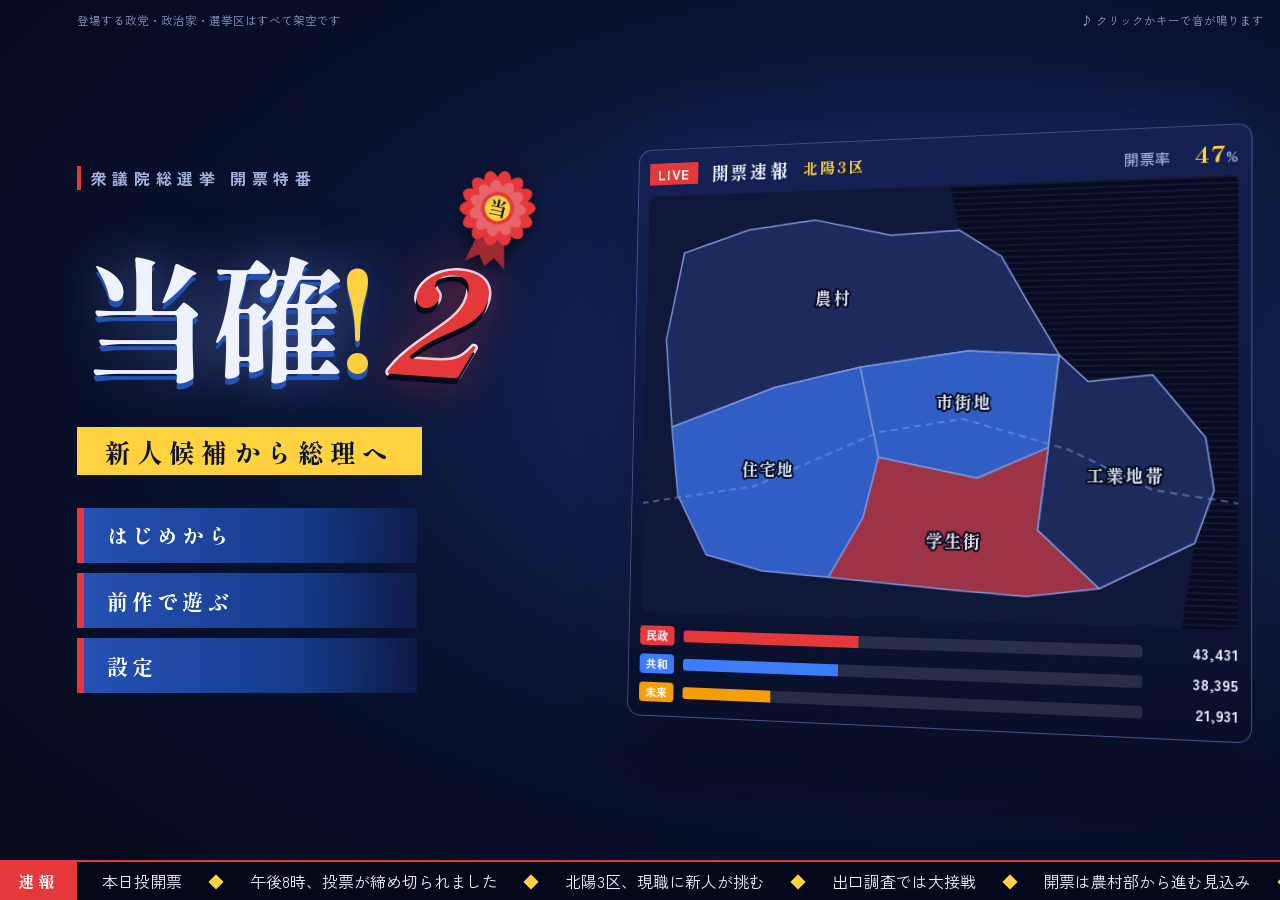
==== commit 7365c410: "比例復活・出世・引退とエンディング(R3)を追加 - 比例復活:小選挙区で負けても、惜敗率が党の復活ライン以上なら比例代表で   議席を得る。開票のあと「比例代表の結果へ」(午前1時30分)で分かる。" ====
--- a/index.html
+++ b/index.html
@@ -26,6 +26,7 @@
   <script src="js/ui/campaign-view.js"></script>
   <script src="js/ui/count-view.js"></script>
   <script src="js/ui/term-view.js"></script>
+  <script src="js/ui/ending-view.js"></script>
   <script src="js/main.js"></script>
 </body>
 </html>
--- a/style.css
+++ b/style.css
@@ -336,6 +336,38 @@
 .ct-ticker { display: flex; align-items: center; gap: 10px; padding: 8px 14px; font-size: 14px; }
 .ct-btns { display: flex; justify-content: flex-end; align-items: center; gap: 10px; }
 @keyframes blink { 50% { opacity: .55; } }
+/* 比例代表の結果(小選挙区で負けたときだけ) */
+.pr-box { margin-top: 4px; padding: 10px 12px; border: 1px solid var(--line); border-radius: 8px; background: rgba(4, 8, 26, .5); animation: fade .4s ease-out; }
+.pr-box.ok { border-color: var(--gold); }
+.pr-head { display: flex; align-items: center; gap: 8px; min-height: 30px; }
+.pr-head .ct-live { animation: none; font-size: 12px; }
+.pr-meter { position: relative; height: 12px; margin: 8px 0 6px; border-radius: 6px; background: var(--track); }
+.pr-meter i { display: block; height: 100%; border-radius: 6px; background: var(--accent); }
+.pr-box.ok .pr-meter i { background: var(--gold); }
+.pr-mark { position: absolute; top: -4px; bottom: -4px; width: 3px; margin-left: -1px; background: var(--ink); }
+.pr-text { font-size: 13px; color: var(--sub); }
+.pr-text b { color: var(--ink); font-size: 15px; }
+.rs-mark.pr { background: var(--gold); color: var(--on-gold); }
+
+/* エンディング */
+.ending { flex: 1; min-height: 0; width: 100%; max-width: 980px; margin: 0 auto; padding: 18px 14px; display: flex; flex-direction: column; gap: 12px; }
+.en-head { text-align: center; display: flex; flex-direction: column; align-items: center; gap: 6px; }
+.en-head h1 { font: 800 30px/1.35 var(--font-head); }
+.en-grade { display: flex; align-items: baseline; gap: 10px; padding: 4px 22px; border-top: 3px solid var(--accent); border-bottom: 3px solid var(--accent); }
+.en-grade span { font-size: 13px; color: var(--sub); letter-spacing: .2em; }
+.en-grade b { font: 800 64px/1.1 var(--font-head); color: var(--gold); }
+.en-grade small { font-size: 15px; color: var(--sub); }
+.en-body { flex: 1; min-height: 0; display: grid; grid-template-columns: minmax(0, 1fr) minmax(0, 1fr); gap: 12px; align-items: start; overflow: auto; }
+.en-row { display: grid; grid-template-columns: 7.5em 1fr 3em; align-items: baseline; gap: 8px; padding: 6px 0; border-bottom: 1px solid var(--track); font-size: 14px; }
+.en-row > span:first-child { color: var(--sub); }
+.en-pts { text-align: right; font-weight: 900; color: var(--gold); font-variant-numeric: tabular-nums; }
+.en-pts.minus { color: var(--accent); }
+.en-history { margin: 0; padding: 0; list-style: none; }
+.en-history li { display: grid; grid-template-columns: 4em 1fr auto 6.5em; align-items: baseline; gap: 8px; padding: 5px 0; border-bottom: 1px solid var(--track); font-size: 14px; }
+.en-no { font-weight: 700; }
+.en-res.won { color: var(--gold); } .en-res.pr { color: var(--good); } .en-res.lost { color: var(--accent); }
+.en-votes { text-align: right; font-variant-numeric: tabular-nums; color: var(--sub); }
+
 /* 当確・当選のハンコ(白い紙に朱) */
 .stamp {
   margin-left: auto; padding: 1px 12px; border: 3px solid var(--accent); border-radius: 6px; background: var(--paper); color: var(--accent);
@@ -422,6 +454,12 @@
   .ct-votes b { font-size: 18px; }
   .ct-ticker { font-size: 12.5px; padding: 7px 10px; }
   .rs-head h1 { font-size: 26px; }
+  .ending { padding: 12px 8px; gap: 8px; }
+  .en-head h1 { font-size: 21px; }
+  .en-grade b { font-size: 48px; }
+  .en-body { grid-template-columns: minmax(0, 1fr); }
+  .pr-box { padding: 8px 10px; }
+  .pr-head { flex-wrap: wrap; }
   .rs-body { display: flex; flex-direction: column; overflow: auto; }
   .rs-left { overflow: visible; }
   .rs-body .map-cell { min-height: 230px; }
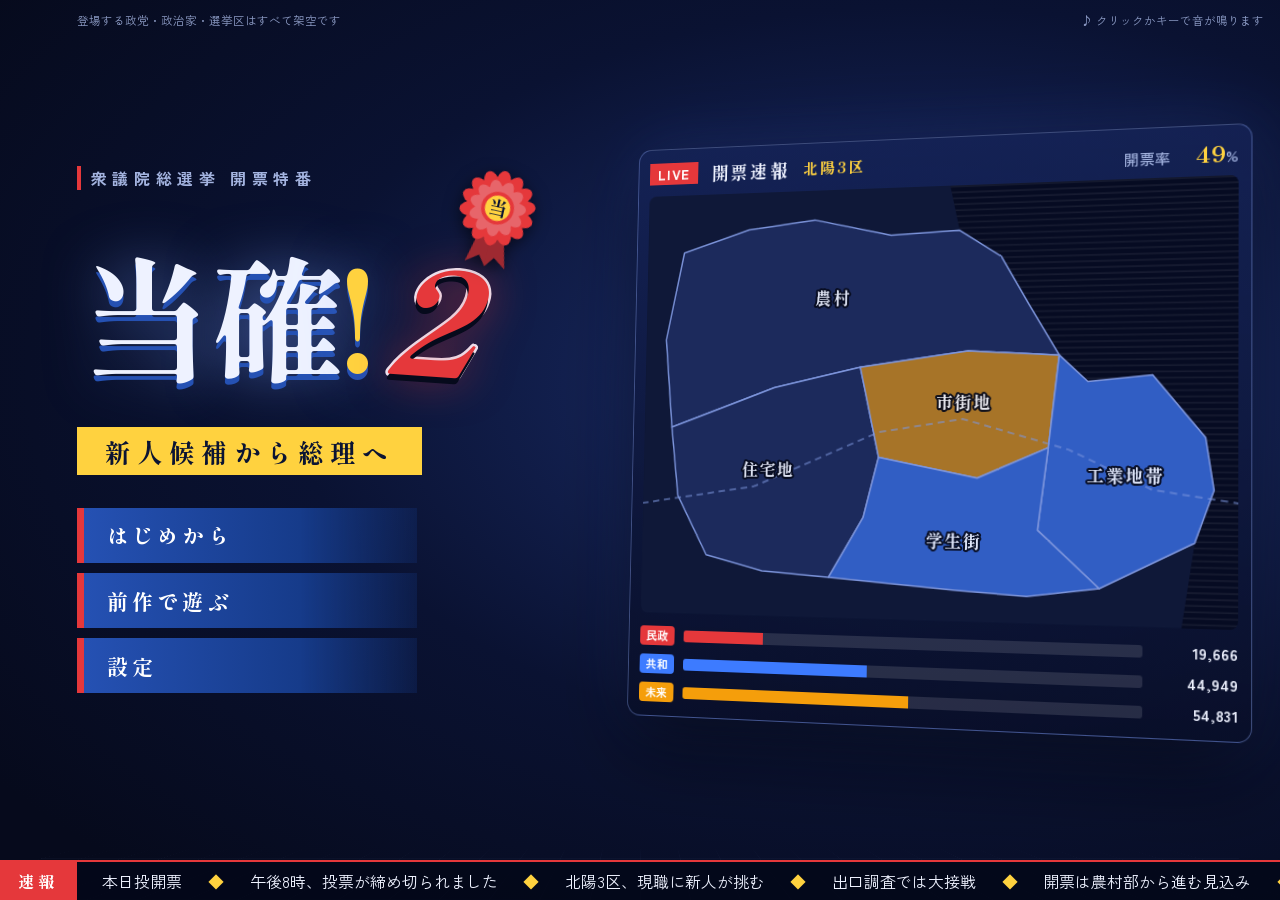
==== commit cdb870c2: "党首選・総選挙(R4)、政権と連立(R5)、選挙区を選ぶ(R6)を追加 新人候補から総理までの道が最後までつながり、立候補する選挙区も選べるようになった。  R4 党首選と、党首として戦う総選挙 - " ====
--- a/index.html
+++ b/index.html
@@ -15,16 +15,21 @@
   <!-- ES modules は file:// で動かないので、順に読み込む。名前空間は window.Game -->
   <script src="js/data/balance.js"></script>
   <script src="js/data/district.js"></script>
+  <script src="js/data/seats.js"></script>
+  <script src="js/data/nation.js"></script>
   <script src="js/data/cards.js"></script>
   <script src="js/engine/rng.js"></script>
   <script src="js/engine/campaign.js"></script>
   <script src="js/engine/vote.js"></script>
+  <script src="js/engine/government.js"></script>
   <script src="js/engine/career.js"></script>
   <script src="js/ui/common.js"></script>
   <script src="js/effects/title.js"></script>
   <script src="js/ui/screens.js"></script>
   <script src="js/ui/campaign-view.js"></script>
   <script src="js/ui/count-view.js"></script>
+  <script src="js/ui/national-view.js"></script>
+  <script src="js/ui/gov-view.js"></script>
   <script src="js/ui/term-view.js"></script>
   <script src="js/ui/ending-view.js"></script>
   <script src="js/main.js"></script>
--- a/style.css
+++ b/style.css
@@ -94,6 +94,22 @@
 .pc-name { font: 800 19px/1.3 var(--font-head); }
 .pc-pos { font-size: 12px; color: var(--sub); }
 .pc-desc { font-size: 13px; margin-top: 4px; }
+.seat-grid { display: grid; grid-template-columns: repeat(5, minmax(0, 1fr)); gap: 8px; }
+.seat-card {
+  display: flex; flex-direction: column; align-items: flex-start; gap: 1px; padding: 6px 6px 8px; text-align: left; cursor: pointer;
+  background: var(--panel); border: 1px solid var(--line); border-radius: var(--radius);
+}
+.seat-card.on { outline: 3px solid var(--gold); background: var(--panel-2); }
+.seat-map { width: 100%; aspect-ratio: 600 / 430; display: block; border-radius: 4px; margin-bottom: 4px; overflow: hidden; }
+.seat-map .rg { pointer-events: none; }
+.sc-type { padding: 0 7px; border-radius: 999px; font-size: 11px; font-weight: 700; background: var(--panel-2); border: 1px solid var(--line); color: var(--sub); }
+.seat-card.on .sc-type { background: var(--gold); border-color: var(--gold); color: var(--on-gold); }
+.sc-name { font: 800 16px/1.3 var(--font-head); }
+.sc-block { font-size: 11.5px; color: var(--sub); }
+.seat-info { font-size: 13px; padding: 8px 12px; border-left: 4px solid var(--gold); background: var(--panel); border-radius: 0 6px 6px 0; }
+.seat-info b { font: 800 15px var(--font-head); margin-right: 8px; }
+.seat-info .sub { margin-right: 10px; }
+.seat-regions { display: block; margin-top: 3px; font-size: 12px; color: var(--sub); }
 .setup-cols { display: grid; grid-template-columns: 1fr 1.3fr; gap: 10px; }
 .rival-list, .howto, .m-list { margin: 0; padding: 0; list-style: none; display: flex; flex-direction: column; gap: 7px; }
 .rival-list .sub { display: block; margin-top: 1px; }
@@ -251,6 +267,59 @@
 .c-fx { font-size: 13px; }
 .c-note { font-size: 11.5px; color: var(--sub); }
 .c-money { margin-top: auto; font-size: 11.5px; font-weight: 700; color: var(--sub); }
+
+/* ---------- 全国の総選挙(11ブロックのタイルの地図) ---------- */
+.nat .map-cell { background: var(--sea); }
+.nat .sea-tex { display: none; }
+.nat .rg { stroke-width: 2px; }
+.nat .pin { padding: 3px 7px 4px; gap: 1px; font-size: 11.5px; }
+.nat .pin b { font-size: 13.5px; }
+.nat .pin .mini { width: 46px; height: 4px; }
+.maj-small { display: block; font-size: 10.5px; font-weight: 500; color: var(--sub); text-align: right; }
+.ct-bar.seats { position: relative; overflow: visible; }
+.ct-bar.seats i { border-radius: 4px; }
+.maj-mark { position: absolute; top: -5px; bottom: -5px; width: 3px; margin-left: -1px; background: var(--gold); }
+.maj-note { font-size: 11.5px; color: var(--sub); }
+.rs-row.nat { grid-template-columns: 1.6em auto 1fr auto 5.5em; }
+.quick-note { display: flex; align-items: center; flex-wrap: wrap; gap: 8px 12px; padding: 8px 12px; border: 1px dashed var(--line); border-radius: 8px; font-size: 13px; color: var(--sub); }
+.quick-note b { color: var(--ink); }
+.quick-note .btn { margin-left: auto; white-space: nowrap; }
+.modal .row { margin-top: 4px; grid-template-columns: auto 7em 1fr 3.4em; }
+
+/* ---------- 政権(R5):内閣支持率の帯、連立相手の満足度、政権づくりの画面 ---------- */
+.wind-bar { position: relative; }
+.wind-bar.appr { overflow: visible; }
+.wind-bar.appr i { border-radius: 7px; background: linear-gradient(90deg, var(--accent), var(--gold) 45%, var(--good)); background-size: 100vw 100%; }
+.gov-eff { margin-left: 8px; font-size: 11.5px; color: var(--sub); }
+.pr-note.warn { color: var(--accent); font-weight: 700; }
+.btn-dissolve { flex: none; padding: 5px 14px; border-color: var(--accent); color: var(--ink); font-weight: 700; white-space: nowrap; }
+.btn-dissolve:hover:not(:disabled) { background: var(--accent); color: var(--on-accent); }
+.sat { display: grid; grid-template-columns: auto 1fr 2.2em; align-items: center; gap: 8px; margin-top: 6px; font-size: 12.5px; }
+.sat .wind-bar { overflow: visible; height: 10px; }
+.sat .wind-bar i { border-radius: 5px; background: var(--good); }
+.sat b { text-align: right; }
+.coalition { flex: 1; min-height: 0; width: 100%; max-width: 1180px; margin: 0 auto; padding: 16px 14px; display: flex; flex-direction: column; gap: 12px; overflow-y: auto; }
+.co-head { display: flex; flex-direction: column; gap: 5px; }
+.co-head h1 { font: 800 30px/1.3 var(--font-head); padding-left: 12px; border-left: 6px solid var(--accent); }
+.co-head > p { color: var(--sub); }
+.co-seats { position: relative; margin-top: 6px; padding: 5px 0; }
+.co-seats .race-bar { height: 30px; }
+.co-seats .seg { font-size: 14px; }
+.co-seats .maj-mark { top: 0; bottom: 0; }
+.co-grid { display: grid; grid-template-columns: repeat(auto-fit, minmax(280px, 1fr)); gap: 12px; align-items: start; }
+.co-card { display: flex; flex-direction: column; gap: 8px; border-top: 5px solid var(--pc); }
+.co-card h2 { font-size: 19px; }
+.co-sub { font-size: 13.5px; }
+.co-meter { display: flex; flex-direction: column; gap: 4px; font-size: 13px; }
+.co-meter .wind-bar { overflow: visible; flex: none; }
+.co-meter .wind-bar i { border-radius: 7px; background: var(--gold); }
+.co-meter b { font-size: 17px; color: var(--gold); }
+.co-ctl { display: flex; align-items: center; flex-wrap: wrap; gap: 6px 8px; font-size: 13.5px; }
+.co-ctl small { flex-basis: 100%; font-size: 11.5px; color: var(--sub); }
+.co-ctl b { min-width: 1.2em; text-align: center; font-size: 17px; }
+.co-step { padding: 2px 11px; font-weight: 700; }
+.co-ctl input { width: 18px; height: 18px; accent-color: var(--gold); }
+.co-go { margin-top: 4px; }
 
 /* ---------- 議員の任期(骨組みは選挙戦と同じ) ---------- */
 .hud-badge { padding: 1px 8px; border: 1px solid var(--gold); border-radius: 999px; font-size: 11.5px; font-weight: 700; color: var(--gold); }
@@ -393,6 +462,8 @@
   body { font-size: 13px; }
   .setup { padding: 14px 12px 20px; }
   .party-grid, .setup-cols { grid-template-columns: minmax(0, 1fr); }
+  .seat-grid { grid-template-columns: repeat(3, minmax(0, 1fr)); gap: 6px; }
+  .sc-name { font-size: 14px; }
   .game { padding: 8px 8px 10px; gap: 7px; grid-template-rows: auto auto minmax(210px, 1fr) auto; }
   .hud { flex-wrap: wrap; gap: 5px 12px; padding: 7px 10px; }
   .who { order: 1; flex: 1 1 calc(100% - 50px); min-width: 0; }
@@ -405,6 +476,17 @@
   .ticker { flex-basis: 100%; order: 5; font-size: 12px; }
   .icon-btn { width: 30px; height: 30px; }
   .race { padding: 6px 10px; gap: 8px; }
+  .nat .pin { padding: 2px 4px 3px; font-size: 10.5px; }
+  .nat .pin .mk-word { display: none; }   /* タイルが小さいので、印だけにする */
+  .nat .pin .mk { font-size: 12px; }
+  .nat .pin .foe { font-size: 9px; padding: 0 3px; }
+  .nat .pin b { font-size: 11.5px; }
+  .nat .pin .mk { font-size: 10px; }
+  .maj-small { display: none; }
+  .gov-eff { display: none; }
+  .btn-dissolve { padding: 4px 10px; font-size: 12px; }
+  .coalition { padding: 10px 8px; }
+  .co-head h1 { font-size: 23px; }
   .wind { flex-wrap: wrap; row-gap: 3px; }
   .wind-left { display: none; }
   .wind-text { font-size: 12px; }
@@ -461,8 +543,8 @@
   .pr-box { padding: 8px 10px; }
   .pr-head { flex-wrap: wrap; }
   .rs-body { display: flex; flex-direction: column; overflow: auto; }
-  .rs-left { overflow: visible; }
-  .rs-body .map-cell { min-height: 230px; }
+  .rs-left { overflow: visible; flex: none; }   /* 縮むと、下の地図が上のパネルに重なる */
+  .rs-body .map-cell { flex: none; height: 240px; }
   .rs-row { grid-template-columns: 1.6em auto 1fr 5.6em 3.4em; }
   .rs-row .sub { display: none; }
   .ct-btns .btn-lg { padding: 10px 16px; font-size: 15px; }
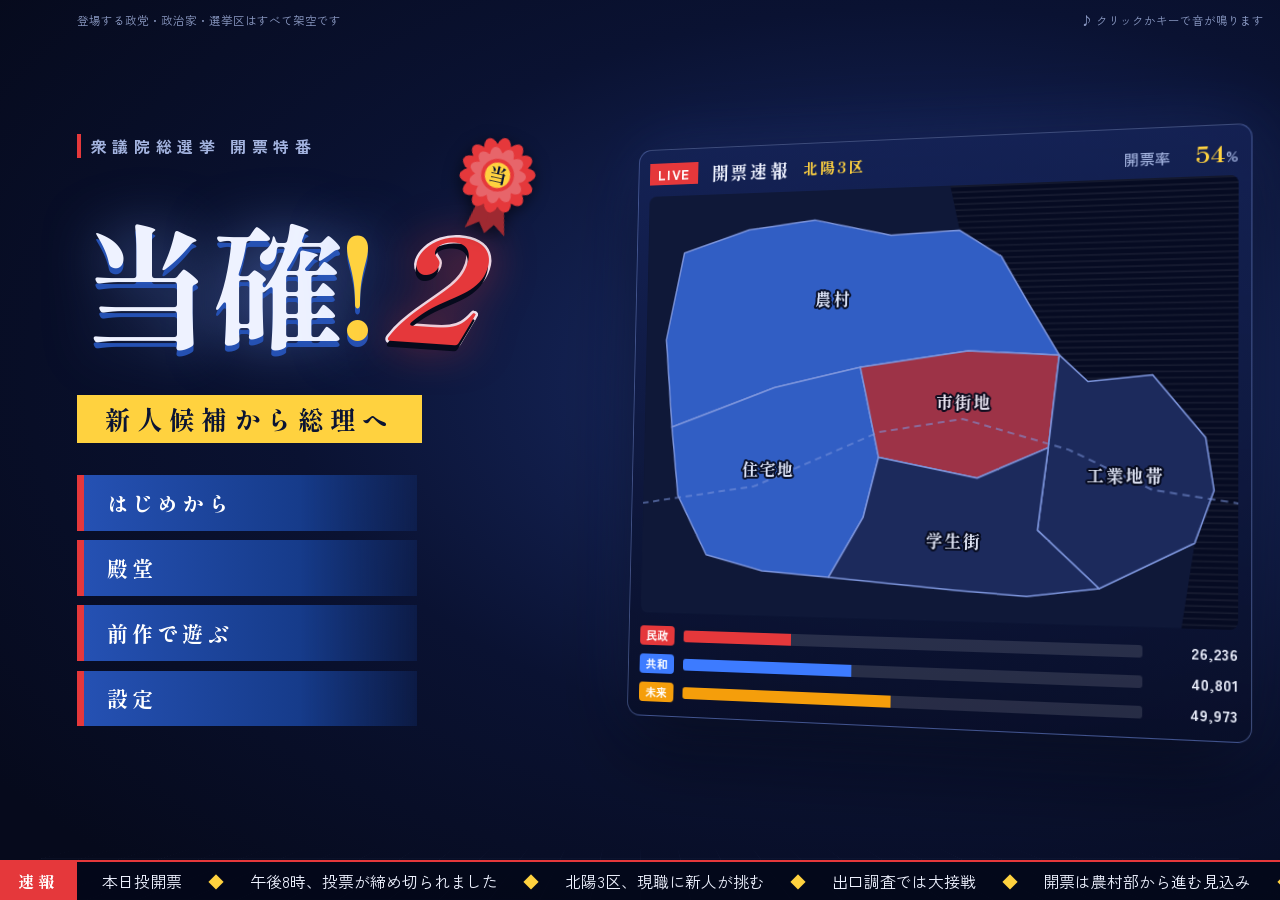
==== commit 00774d89: "殿堂・実績(R7)と、カードのダブルクリック・Ctrl+Z の取り消しを追加 R7 殿堂・実績 - 政界を去るたびに、殿堂に記録を1件残す(main.js の recordHall)。保存先はセーブデ" ====
--- a/index.html
+++ b/index.html
@@ -23,6 +23,8 @@
   <script src="js/engine/vote.js"></script>
   <script src="js/engine/government.js"></script>
   <script src="js/engine/career.js"></script>
+  <script src="js/data/achievements.js"></script>
+  <script src="js/engine/hall.js"></script>
   <script src="js/ui/common.js"></script>
   <script src="js/effects/title.js"></script>
   <script src="js/ui/screens.js"></script>
@@ -32,6 +34,7 @@
   <script src="js/ui/gov-view.js"></script>
   <script src="js/ui/term-view.js"></script>
   <script src="js/ui/ending-view.js"></script>
+  <script src="js/ui/hall-view.js"></script>
   <script src="js/main.js"></script>
 </body>
 </html>
--- a/style.css
+++ b/style.css
@@ -229,6 +229,8 @@
 .pip.on { background: var(--accent); }
 .deck-n { flex-basis: 100%; font-size: 11px; }
 .prompt { flex: 1; font-size: 13px; }
+.prompt small { display: block; margin-top: 2px; font-size: 11.5px; color: var(--sub); }
+.card { touch-action: manipulation; }   /* ダブルタップで拡大しない(ダブルタップでカードを使う) */
 .turn-btns { display: flex; gap: 6px; }
 .btn-undo { padding: 8px 9px; display: flex; align-items: center; gap: 4px; font-size: 12px; white-space: nowrap; }
 .btn-main, .btn-go { border: 0; cursor: pointer; padding: 9px 12px; font-weight: 700; border-radius: 6px; background: var(--accent); color: var(--on-accent); }
@@ -426,7 +428,7 @@
 .en-grade span { font-size: 13px; color: var(--sub); letter-spacing: .2em; }
 .en-grade b { font: 800 64px/1.1 var(--font-head); color: var(--gold); }
 .en-grade small { font-size: 15px; color: var(--sub); }
-.en-body { flex: 1; min-height: 0; display: grid; grid-template-columns: minmax(0, 1fr) minmax(0, 1fr); gap: 12px; align-items: start; overflow: auto; }
+.en-body { flex: 1; min-height: 0; display: grid; grid-template-columns: minmax(0, 1fr) minmax(0, 1fr); gap: 12px; align-items: start; align-content: start; overflow: auto; }
 .en-row { display: grid; grid-template-columns: 7.5em 1fr 3em; align-items: baseline; gap: 8px; padding: 6px 0; border-bottom: 1px solid var(--track); font-size: 14px; }
 .en-row > span:first-child { color: var(--sub); }
 .en-pts { text-align: right; font-weight: 900; color: var(--gold); font-variant-numeric: tabular-nums; }
@@ -436,6 +438,43 @@
 .en-no { font-weight: 700; }
 .en-res.won { color: var(--gold); } .en-res.pr { color: var(--good); } .en-res.lost { color: var(--accent); }
 .en-votes { text-align: right; font-variant-numeric: tabular-nums; color: var(--sub); }
+.en-hall { grid-column: 1 / -1; }
+.en-hall h2 small b { color: var(--gold); font-size: 14px; }
+.en-hall-lab { font-size: 12px; color: var(--sub); margin-bottom: 6px; }
+
+/* ---------- 殿堂(R7) ---------- */
+.hall .panel h2 small { margin-left: 8px; }
+.ach-grid { margin: 0; padding: 0; list-style: none; display: grid; grid-template-columns: repeat(auto-fill, minmax(min(100%, 210px), 1fr)); gap: 8px; }
+.ach { display: flex; align-items: flex-start; gap: 9px; padding: 7px 9px; border: 1px solid var(--track); border-radius: 8px; opacity: .55; }
+.ach.on { opacity: 1; border-color: var(--line); background: var(--panel-2); }
+.ach-seal {
+  flex: none; width: 38px; height: 38px; border-radius: 50%; display: grid; place-items: center;
+  font: 900 19px/1 var(--font-head); color: var(--sub); border: 2px dashed var(--line);
+}
+.ach-seal.on { color: var(--accent); border: 3px double var(--accent); background: var(--paper); transform: rotate(-8deg); }
+.ach-body { display: flex; flex-direction: column; gap: 1px; min-width: 0; }
+.ach-body b { font-size: 13.5px; }
+.ach-body small { font-size: 11.5px; color: var(--sub); line-height: 1.4; }
+.ach-when { font-size: 11px; color: var(--gold); }
+.hall-cols { grid-template-columns: 1.3fr 1fr; align-items: start; }
+.hall-rec { margin: 0; padding: 0; list-style: none; max-height: 340px; overflow: auto; }
+.hall-rec li { display: grid; grid-template-columns: 2em 2em 1fr auto; align-items: center; gap: 8px; padding: 6px 2px; border-bottom: 1px solid var(--track); }
+.hr-no { font-weight: 900; color: var(--sub); text-align: right; }
+.hr-grade, .hb-g { font: 800 17px var(--font-head); text-align: center; }
+.g-S, .g-A { color: var(--gold); } .g-D { color: var(--sub); }
+.hr-who { display: flex; flex-wrap: wrap; align-items: center; gap: 2px 6px; min-width: 0; }
+.hr-who small { flex-basis: 100%; font-size: 11.5px; color: var(--sub); }
+.hr-quick { font-size: 10.5px; padding: 0 5px; border: 1px solid var(--line); border-radius: 3px; color: var(--sub); }
+.hr-score { font-weight: 900; font-variant-numeric: tabular-nums; }
+.hr-score small { font-size: 11px; color: var(--sub); margin-left: 1px; }
+.hb-line { display: flex; flex-direction: column; gap: 4px; padding: 7px 0; border-bottom: 1px solid var(--track); font-size: 13px; }
+.hb-line > span { color: var(--sub); }
+.hb-line > div { display: flex; flex-wrap: wrap; gap: 5px 10px; }
+.hb-g { font-size: 15px; }
+.hb-g small { margin-left: 3px; font: 700 12px var(--font); color: var(--sub); }
+.hall .prep-row { grid-template-columns: 1fr auto; padding: 4px 0; margin: 0; border-bottom: 1px solid var(--track); }
+.hb-chip { padding: 1px 8px; border-radius: 4px; font-size: 12px; border: 1px dashed var(--line); color: var(--sub); }
+.hb-chip.on { border: 1px solid var(--pc, var(--gold)); color: var(--ink); background: color-mix(in srgb, var(--pc, var(--gold)) 22%, transparent); }
 
 /* 当確・当選のハンコ(白い紙に朱) */
 .stamp {
@@ -540,6 +579,10 @@
   .en-head h1 { font-size: 21px; }
   .en-grade b { font-size: 48px; }
   .en-body { grid-template-columns: minmax(0, 1fr); }
+  .hall-cols { grid-template-columns: minmax(0, 1fr); }
+  .ach-grid { grid-template-columns: minmax(0, 1fr); gap: 5px; }
+  .ach { padding: 5px 8px; gap: 8px; }
+  .ach-seal { width: 32px; height: 32px; font-size: 16px; }
   .pr-box { padding: 8px 10px; }
   .pr-head { flex-wrap: wrap; }
   .rs-body { display: flex; flex-direction: column; overflow: auto; }
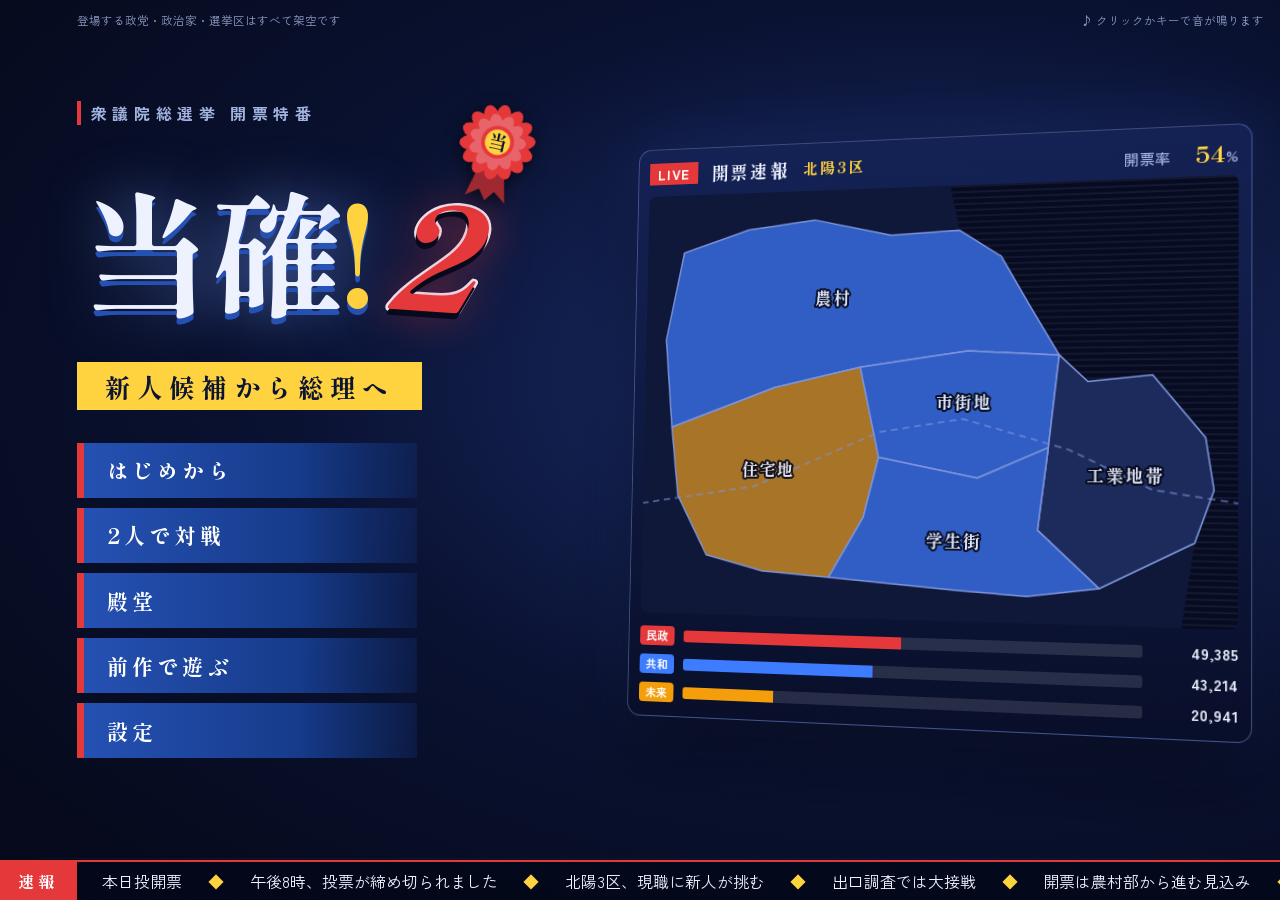
==== commit 9314b2e8: "対戦モード(R8)と、裏金(R9)・選挙違反(R10)・区割り改定(R11)を追加 R8 対戦モード - タイトルの「2人で対戦」:1台の画面で2人が交互に操作し、同じ選挙区で票を競う。3人目はコンピ" ====
--- a/index.html
+++ b/index.html
@@ -19,10 +19,12 @@
   <script src="js/data/nation.js"></script>
   <script src="js/data/cards.js"></script>
   <script src="js/engine/rng.js"></script>
+  <script src="js/engine/scandal.js"></script>
   <script src="js/engine/campaign.js"></script>
   <script src="js/engine/vote.js"></script>
   <script src="js/engine/government.js"></script>
   <script src="js/engine/career.js"></script>
+  <script src="js/engine/versus.js"></script>
   <script src="js/data/achievements.js"></script>
   <script src="js/engine/hall.js"></script>
   <script src="js/ui/common.js"></script>
@@ -35,6 +37,7 @@
   <script src="js/ui/term-view.js"></script>
   <script src="js/ui/ending-view.js"></script>
   <script src="js/ui/hall-view.js"></script>
+  <script src="js/ui/versus-view.js"></script>
   <script src="js/main.js"></script>
 </body>
 </html>
--- a/style.css
+++ b/style.css
@@ -94,7 +94,7 @@
 .pc-name { font: 800 19px/1.3 var(--font-head); }
 .pc-pos { font-size: 12px; color: var(--sub); }
 .pc-desc { font-size: 13px; margin-top: 4px; }
-.seat-grid { display: grid; grid-template-columns: repeat(5, minmax(0, 1fr)); gap: 8px; }
+.seat-grid { display: grid; grid-template-columns: repeat(6, minmax(0, 1fr)); gap: 8px; }
 .seat-card {
   display: flex; flex-direction: column; align-items: flex-start; gap: 1px; padding: 6px 6px 8px; text-align: left; cursor: pointer;
   background: var(--panel); border: 1px solid var(--line); border-radius: var(--radius);
@@ -283,6 +283,14 @@
 .maj-mark { position: absolute; top: -5px; bottom: -5px; width: 3px; margin-left: -1px; background: var(--gold); }
 .maj-note { font-size: 11.5px; color: var(--sub); }
 .rs-row.nat { grid-template-columns: 1.6em auto 1fr auto 5.5em; }
+/* 政治とカネ・開票立会人(R9・R10) */
+.ethic { display: flex; align-items: center; gap: 2px 8px; margin-top: 4px; padding-top: 4px; border-top: 1px solid var(--track); font-size: 12px; }
+.ethic + .ethic { border-top: 0; padding-top: 0; }
+.ethic > span { color: var(--sub); }
+.ethic small { flex-basis: 100%; font-size: 11px; color: var(--sub); }
+.ethic.warn b, .prep-row.warn b { color: var(--accent); }
+.ethic .btn-go, .ethic b { margin-left: auto; }
+.ethic .btn-go { padding: 2px 10px; font-size: 12px; }
 .quick-note { display: flex; align-items: center; flex-wrap: wrap; gap: 8px 12px; padding: 8px 12px; border: 1px dashed var(--line); border-radius: 8px; font-size: 13px; color: var(--sub); }
 .quick-note b { color: var(--ink); }
 .quick-note .btn { margin-left: auto; white-space: nowrap; }
@@ -441,6 +449,28 @@
 .en-hall { grid-column: 1 / -1; }
 .en-hall h2 small b { color: var(--gold); font-size: 14px; }
 .en-hall-lab { font-size: 12px; color: var(--sub); margin-bottom: 6px; }
+
+/* ---------- 対戦モード(R8) ---------- */
+.vs-tag { display: inline-block; padding: 0 6px; margin-right: 6px; border-radius: 4px; font: 900 12px/1.6 var(--font); letter-spacing: .05em; background: var(--gold); color: var(--on-gold); vertical-align: middle; white-space: nowrap; }
+.vs-player h2 { display: flex; align-items: center; }
+.vs-player h2 .vs-tag { font-size: 13px; }
+.vs-players { grid-template-columns: 1fr 1fr; }
+.vs-parties { display: flex; flex-wrap: wrap; gap: 6px; margin-top: 8px; }
+.vs-party { flex: 1 1 0; min-width: 0; padding: 8px 6px; font: 700 13px var(--font-head); color: var(--ink); cursor: pointer; background: var(--panel); border: 1px solid var(--line); border-top: 4px solid var(--pc); border-radius: 6px; }
+.vs-party.on { outline: 3px solid var(--gold); background: var(--panel-2); }
+.vs-check { display: flex; align-items: flex-start; gap: 8px; font-size: 13px; color: var(--sub); }
+.vs-check b { color: var(--ink); }
+.vs-check input { margin-top: 3px; width: 18px; height: 18px; accent-color: var(--gold); flex: none; }
+.handoff { flex: 1; min-height: 0; display: grid; place-items: center; padding: 16px; }
+.ho-card { width: min(100%, 520px); padding: 26px 24px; text-align: center; display: flex; flex-direction: column; align-items: center; gap: 10px; border-top: 5px solid var(--accent); }
+.ho-card h1 { font: 800 28px/1.35 var(--font-head); }
+.ho-card h1 .vs-tag { font-size: 15px; }
+.ho-party { font-size: 14px; }
+.ho-hide { padding: 6px 12px; border: 1px dashed var(--line); border-radius: 6px; color: var(--gold); font-weight: 700; }
+.ho-log { width: 100%; text-align: left; padding: 8px 12px; background: var(--panel-2); border-radius: 6px; }
+.ho-log h2 { font-size: 13px; color: var(--sub); margin-bottom: 4px; }
+.ho-log ul { margin: 0; padding-left: 1.2em; font-size: 13px; display: flex; flex-direction: column; gap: 3px; }
+.ho-card .btn-lg { margin-top: 6px; }
 
 /* ---------- 殿堂(R7) ---------- */
 .hall .panel h2 small { margin-left: 8px; }
@@ -580,6 +610,8 @@
   .en-grade b { font-size: 48px; }
   .en-body { grid-template-columns: minmax(0, 1fr); }
   .hall-cols { grid-template-columns: minmax(0, 1fr); }
+  .vs-players { grid-template-columns: minmax(0, 1fr); }
+  .ho-card h1 { font-size: 22px; }
   .ach-grid { grid-template-columns: minmax(0, 1fr); gap: 5px; }
   .ach { padding: 5px 8px; gap: 8px; }
   .ach-seal { width: 32px; height: 32px; font-size: 16px; }
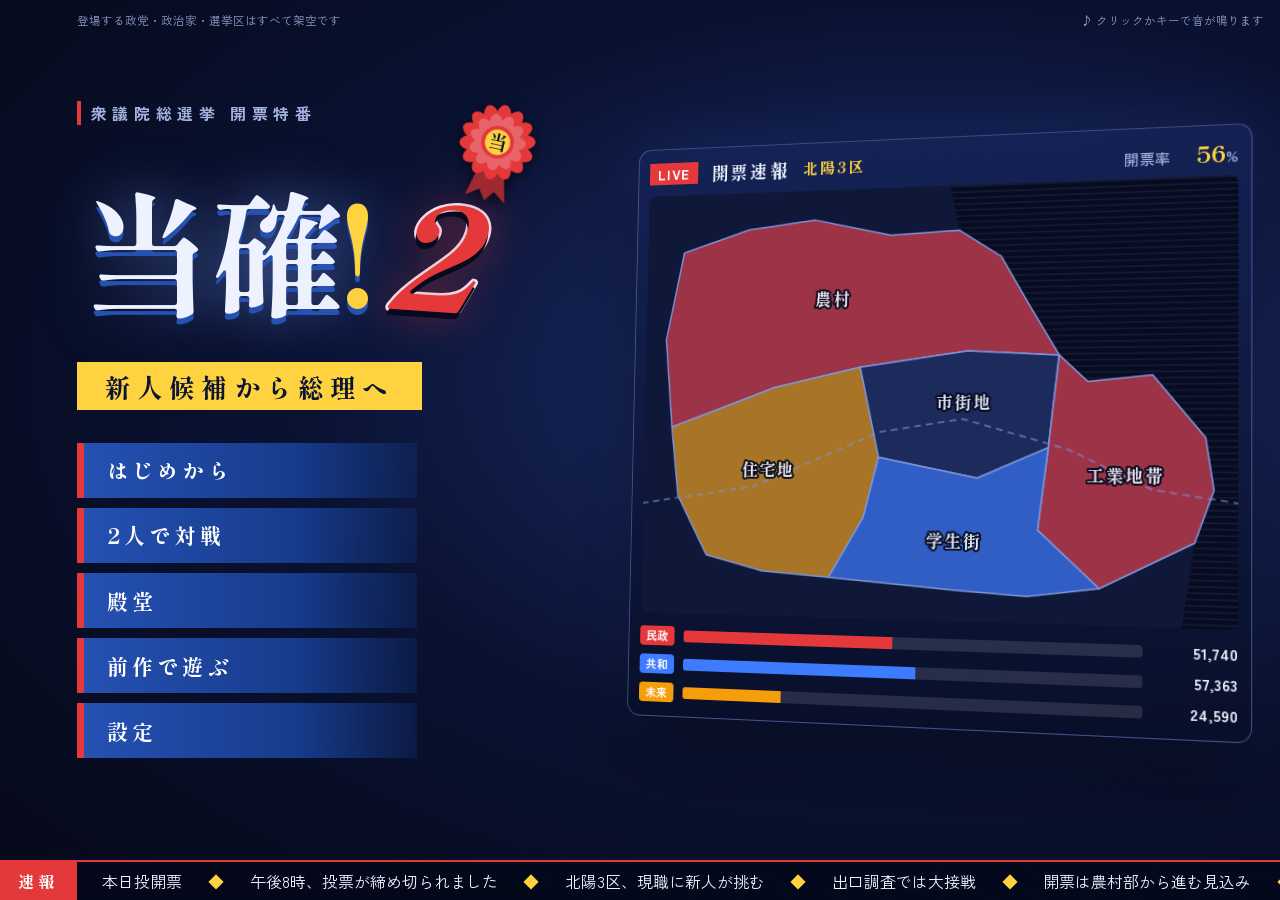
==== commit abb1f194: "参議院(R12)、接戦の投票率(R13)、国の指標と30年後の新聞(R14)を追加 R12 参議院 - 3年ごとの参院選(248議席のうち124を改選)。党首は全国を応援・公約を訴える、議員は党の応援" ====
--- a/index.html
+++ b/index.html
@@ -23,6 +23,9 @@
   <script src="js/engine/campaign.js"></script>
   <script src="js/engine/vote.js"></script>
   <script src="js/engine/government.js"></script>
+  <script src="js/data/future.js"></script>
+  <script src="js/engine/future.js"></script>
+  <script src="js/engine/upper.js"></script>
   <script src="js/engine/career.js"></script>
   <script src="js/engine/versus.js"></script>
   <script src="js/data/achievements.js"></script>
@@ -38,6 +41,7 @@
   <script src="js/ui/ending-view.js"></script>
   <script src="js/ui/hall-view.js"></script>
   <script src="js/ui/versus-view.js"></script>
+  <script src="js/ui/paper-view.js"></script>
   <script src="js/main.js"></script>
 </body>
 </html>
--- a/style.css
+++ b/style.css
@@ -31,6 +31,9 @@
   --telop-b: #163b8a;                       /* 同(下) */
   --paper: #f3efe4;                         /* 新聞と当確のハンコだけは明るい紙 */
   --paper-ink: #16130f;
+  --paper-good: #1f6e43;                    /* 30年後の新聞(R14):良くなった指標 */
+  --paper-bad: #a3262a;                     /* 悪くなった指標 */
+  --film-dark: rgba(8, 6, 3, .9);           /* 昔の映画風の演出の暗がり */
   --font: 'Zen Kaku Gothic New', 'Hiragino Kaku Gothic ProN', 'Yu Gothic UI', 'Yu Gothic', Meiryo, system-ui, sans-serif;
   --font-head: 'Shippori Mincho B1', 'Hiragino Mincho ProN', 'Yu Mincho', 'Noto Serif JP', serif;
 }
@@ -301,6 +304,16 @@
 .wind-bar.appr { overflow: visible; }
 .wind-bar.appr i { border-radius: 7px; background: linear-gradient(90deg, var(--accent), var(--gold) 45%, var(--good)); background-size: 100vw 100%; }
 .gov-eff { margin-left: 8px; font-size: 11.5px; color: var(--sub); }
+/* 参議院(R12) */
+.close-chip { flex: none; margin-left: 8px; padding: 1px 8px; border-radius: 4px; font-size: 11.5px; font-weight: 700; white-space: nowrap; color: var(--on-gold); background: var(--gold); }
+.up-chip { flex: none; padding: 1px 8px; border-radius: 4px; font-size: 11.5px; font-weight: 700; white-space: nowrap; border: 1px solid var(--line); color: var(--sub); }
+.up-chip.tw { border-color: var(--accent); color: var(--accent); }
+.up-row { display: grid; grid-template-columns: auto 1fr auto auto auto; align-items: baseline; gap: 8px; padding: 5px 0; border-bottom: 1px solid var(--track); font-size: 13px; }
+.up-row .nm small { margin-left: 6px; font-size: 10.5px; color: var(--gold); }
+.up-row b { font: 800 18px var(--font-head); }
+.up-row.me b { color: var(--gold); }
+.up-row > small { font-size: 11px; color: var(--sub); }
+.up-total { font-size: 12px; color: var(--sub); text-align: right; min-width: 4.5em; }
 .pr-note.warn { color: var(--accent); font-weight: 700; }
 .btn-dissolve { flex: none; padding: 5px 14px; border-color: var(--accent); color: var(--ink); font-weight: 700; white-space: nowrap; }
 .btn-dissolve:hover:not(:disabled) { background: var(--accent); color: var(--on-accent); }
@@ -471,6 +484,64 @@
 .ho-log h2 { font-size: 13px; color: var(--sub); margin-bottom: 4px; }
 .ho-log ul { margin: 0; padding-left: 1.2em; font-size: 13px; display: flex; flex-direction: column; gap: 3px; }
 .ho-card .btn-lg { margin-top: 6px; }
+
+/* ---------- 30年後の新聞(R14) ---------- */
+.np-back { position: fixed; inset: 0; z-index: 30; overflow: auto; padding: 18px 14px 24px; background: var(--film-dark); }
+.np-back.film::before { content: ""; position: fixed; inset: 0; pointer-events: none; z-index: 2; background: radial-gradient(ellipse at center, transparent 55%, rgba(0, 0, 0, .75) 100%); animation: npVignette calc(3s * var(--np-s)) ease-out forwards; }
+/* フィルムの粒子(SVG のノイズを、その場で描く)と、縦に走る傷 */
+.np-grain { position: fixed; inset: -50%; pointer-events: none; z-index: 3; opacity: 0; mix-blend-mode: overlay;
+  background-image: url("data:image/svg+xml;utf8,<svg xmlns='http://www.w3.org/2000/svg' width='180' height='180'><filter id='n'><feTurbulence type='fractalNoise' baseFrequency='.85' numOctaves='2' stitchTiles='stitch'/><feColorMatrix values='0 0 0 0 1  0 0 0 0 .95  0 0 0 0 .85  0 0 0 .55 0'/></filter><rect width='100%25' height='100%25' filter='url(%23n)'/></svg>");
+  background-size: 180px 180px; }
+.np-back.film::after { content: ""; position: fixed; top: 0; bottom: 0; left: 37%; width: 1px; z-index: 3; pointer-events: none; background: rgba(255, 250, 235, .35); animation: npScratch calc(.9s * var(--np-s)) steps(6) 0s 3 both; }
+@keyframes npScratch { 0% { transform: translateX(0); opacity: .8; } 50% { transform: translateX(26vw); opacity: .3; } 100% { transform: translateX(-12vw); opacity: 0; } }
+.np-back.film .np-grain { animation: npGrain .18s steps(3) infinite, npGrainFade calc(3.2s * var(--np-s)) ease-out forwards; }
+.np-stage { position: relative; z-index: 1; width: min(880px, 100%); margin: 0 auto; }
+.np-paper { background: var(--paper); color: var(--paper-ink); padding: 18px 22px 12px; border-radius: 2px; box-shadow: 0 30px 80px rgba(0, 0, 0, .65); transform: rotate(-.6deg); filter: sepia(.12); }
+.np-back.film .np-paper { animation: npFly calc(1.5s * var(--np-s)) cubic-bezier(.18, .7, .3, 1) both, npSepia calc(3s * var(--np-s)) ease-out both; }
+.np-back.film .np-stage { animation: npFlicker .11s steps(2) 0s calc(16 / var(--np-s, 1)); }
+.np-btns { display: flex; justify-content: center; margin-top: 14px; }
+.np-back.film .np-btns { animation: fade .4s ease-out calc(1.5s * var(--np-s)) both; }
+@keyframes npFly {
+  0% { transform: translateY(30vh) scale(.06) rotate(-1080deg); opacity: 0; }
+  12% { opacity: 1; }
+  82% { transform: translateY(0) scale(1.05) rotate(-6deg); }
+  100% { transform: scale(1) rotate(-.6deg); }
+}
+@keyframes npSepia { 0% { filter: sepia(1) contrast(1.3) brightness(.8); } 60% { filter: sepia(.85) contrast(1.15) brightness(.92); } 100% { filter: sepia(.12); } }
+@keyframes npFlicker { 0% { opacity: 1; } 50% { opacity: .82; } }
+@keyframes npGrain { 0% { transform: translate(0, 0); } 33% { transform: translate(-3%, 2%); } 66% { transform: translate(2%, -3%); } }
+@keyframes npGrainFade { 0% { opacity: 1; } 70% { opacity: .7; } 100% { opacity: .18; } }
+@keyframes npVignette { 0% { opacity: 1; } 100% { opacity: .45; } }
+.np-mast { display: grid; grid-template-columns: 1fr auto 1fr; align-items: end; gap: 8px; padding-bottom: 6px; border-bottom: 5px double var(--paper-ink); }
+.np-title { font: 900 clamp(30px, 5.6vw, 52px)/1 var(--font-head); letter-spacing: .18em; text-align: center; }
+.np-date, .np-ed { font-size: 12px; }
+.np-ed { text-align: right; }
+.np-headline { margin: 12px 0 6px; font: 900 clamp(24px, 4.3vw, 42px)/1.28 var(--font-head); letter-spacing: .02em; }
+.np-good .np-headline { color: var(--paper-good); } .np-bad .np-headline { color: var(--paper-bad); }
+.np-subs { margin: 0 0 10px; padding: 0 0 8px; list-style: none; display: flex; flex-wrap: wrap; gap: 2px 18px; font: 700 14px var(--font-head); border-bottom: 1px solid var(--paper-ink); }
+.np-subs li::before { content: "◆ "; }
+.np-cols { display: grid; grid-template-columns: 1.05fr 1fr; gap: 0 18px; }
+.np-cols h3, .np-letters h3 { font: 900 15px/1.4 var(--font-head); padding: 2px 0 4px; margin-bottom: 6px; border-bottom: 2px solid var(--paper-ink); }
+.np-column { padding-left: 16px; border-left: 1px solid var(--paper-ink); font-size: 13.5px; line-height: 1.7; }
+.np-column ol { margin: 0; padding-left: 1.4em; display: flex; flex-direction: column; gap: 6px; }
+.np-lead { font-size: 12.5px; margin-bottom: 6px; }
+.np-inds { display: grid; grid-template-columns: 1fr 1fr; gap: 4px 12px; }
+.np-ind { display: grid; grid-template-columns: 5.6em 1fr auto auto; align-items: center; gap: 4px; font-size: 12px; }
+.np-ind svg { width: 100%; height: 26px; overflow: visible; }
+.np-ind polyline { fill: none; stroke: var(--paper-ink); stroke-width: 1.8; }
+.np-ind circle { fill: var(--paper-ink); }
+.np-ind .np-base { stroke: var(--paper-ink); stroke-width: .6; stroke-dasharray: 2 2; opacity: .5; }
+.np-ind.up polyline, .np-ind.up circle { stroke: var(--paper-good); fill: none; } .np-ind.up circle { fill: var(--paper-good); }
+.np-ind.down polyline { stroke: var(--paper-bad); } .np-ind.down circle { fill: var(--paper-bad); }
+.np-ind b { font-variant-numeric: tabular-nums; }
+.np-ind small { font-size: 10.5px; min-width: 2.2em; text-align: right; }
+.np-ind.up small { color: var(--paper-good); } .np-ind.down small { color: var(--paper-bad); }
+.np-legend { font-size: 10.5px; opacity: .75; margin-top: 4px; }
+.np-letters { margin-top: 12px; }
+.np-letters ul { margin: 0; padding: 0; list-style: none; display: grid; grid-template-columns: repeat(3, minmax(0, 1fr)); gap: 10px; }
+.np-letters li { font-size: 12.5px; line-height: 1.6; padding: 6px 8px; border: 1px solid rgba(22, 19, 15, .35); }
+.np-letters cite { display: block; margin-top: 3px; font-style: normal; font-size: 11px; opacity: .75; text-align: right; }
+.np-note { margin-top: 10px; font-size: 10px; text-align: right; opacity: .7; }
 
 /* ---------- 殿堂(R7) ---------- */
 .hall .panel h2 small { margin-left: 8px; }
@@ -611,6 +682,13 @@
   .en-body { grid-template-columns: minmax(0, 1fr); }
   .hall-cols { grid-template-columns: minmax(0, 1fr); }
   .vs-players { grid-template-columns: minmax(0, 1fr); }
+  .np-back { padding: 10px 8px 18px; }
+  .np-paper { padding: 12px 12px 8px; }
+  .np-mast { grid-template-columns: 1fr; text-align: center; }
+  .np-ed, .np-date { text-align: center; }
+  .np-cols, .np-letters ul { grid-template-columns: minmax(0, 1fr); }
+  .np-column { padding-left: 0; border-left: 0; margin-top: 10px; }
+  .np-inds { grid-template-columns: minmax(0, 1fr); }
   .ho-card h1 { font-size: 22px; }
   .ach-grid { grid-template-columns: minmax(0, 1fr); gap: 5px; }
   .ach { padding: 5px 8px; gap: 8px; }
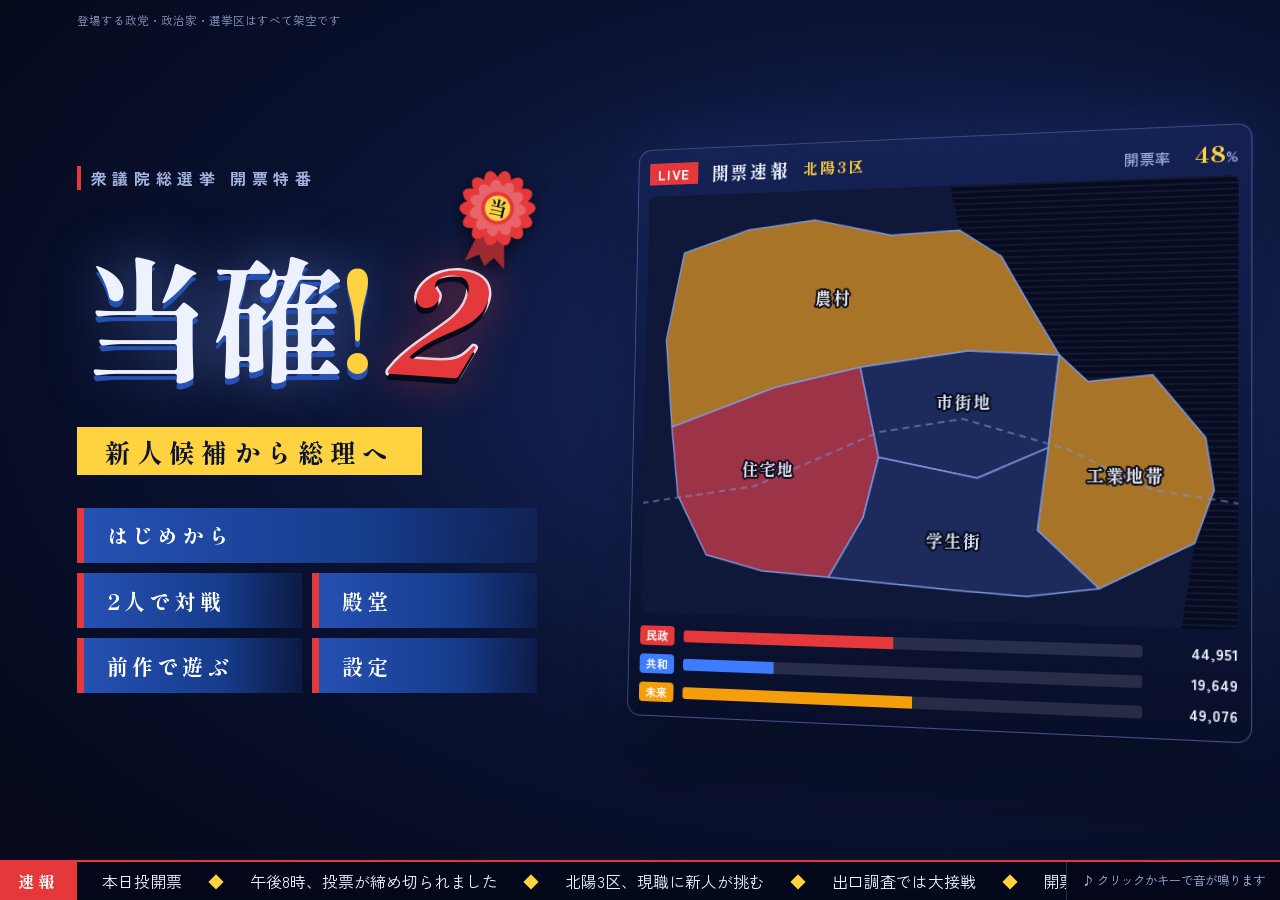
==== commit 1260d3f0: "史実シナリオ(R17)を追加 - 実際にあった選挙の局面を、架空の3党に置きかえて党首として戦う(1993・2005・2009・2012 の4つ) - 立候補の準備の画面から選ぶ。選挙前勢力・政権・内" ====
--- a/index.html
+++ b/index.html
@@ -30,6 +30,8 @@
   <script src="js/engine/versus.js"></script>
   <script src="js/data/achievements.js"></script>
   <script src="js/engine/hall.js"></script>
+  <script src="js/data/scenarios.js"></script>
+  <script src="js/engine/scenario.js"></script>
   <script src="js/ui/common.js"></script>
   <script src="js/effects/title.js"></script>
   <script src="js/ui/screens.js"></script>
@@ -42,6 +44,7 @@
   <script src="js/ui/hall-view.js"></script>
   <script src="js/ui/versus-view.js"></script>
   <script src="js/ui/paper-view.js"></script>
+  <script src="js/ui/scenario-view.js"></script>
   <script src="js/main.js"></script>
 </body>
 </html>
--- a/style.css
+++ b/style.css
@@ -31,6 +31,9 @@
   --telop-b: #163b8a;                       /* 同(下) */
   --paper: #f3efe4;                         /* 新聞と当確のハンコだけは明るい紙 */
   --paper-ink: #16130f;
+  --surge-a: #0b1230; --surge-b: #1a0f2e; --surge-c: #301018;   /* 奔流(R15)の知らせの背景 */
+  --surge-shine: #ffffff;
+  --opposition: #1f7ae0;                    /* 総選挙の結果:野党・他の側(与党はテロップの赤) */
   --paper-good: #1f6e43;                    /* 30年後の新聞(R14):良くなった指標 */
   --paper-bad: #a3262a;                     /* 悪くなった指標 */
   --film-dark: rgba(8, 6, 3, .9);           /* 昔の映画風の演出の暗がり */
@@ -305,6 +308,17 @@
 .wind-bar.appr i { border-radius: 7px; background: linear-gradient(90deg, var(--accent), var(--gold) 45%, var(--good)); background-size: 100vw 100%; }
 .gov-eff { margin-left: 8px; font-size: 11.5px; color: var(--sub); }
 /* 参議院(R12) */
+/* 奔流(R15) */
+.surge-chip { flex: none; margin-left: 8px; padding: 1px 9px; border-radius: 4px; font: 800 12px var(--font-head); letter-spacing: .1em; white-space: nowrap; color: var(--on-accent); background: linear-gradient(90deg, var(--accent), var(--opposition)); animation: surgePulse 2.4s ease-in-out infinite; }
+@keyframes surgePulse { 0%, 100% { box-shadow: 0 0 0 0 transparent; } 50% { box-shadow: 0 0 12px 1px color-mix(in srgb, var(--accent) 60%, transparent); } }
+.modal.surge { border-top: 0; background: linear-gradient(160deg, var(--surge-a) 0%, var(--surge-b) 55%, var(--surge-c) 100%); overflow: hidden; }
+.surge-head { position: relative; text-align: center; padding: 8px 0 6px; }
+.surge-head::before { content: ""; position: absolute; left: -30%; right: -30%; top: 50%; height: 2px; background: linear-gradient(90deg, transparent, var(--gold), transparent); transform: rotate(-4deg); opacity: .6; }
+.surge-title { position: relative; font: 900 64px/1.1 var(--font-head) !important; letter-spacing: .3em; padding-left: .3em; color: var(--ink);
+  background: linear-gradient(180deg, var(--surge-shine) 0%, var(--gold) 70%, var(--accent) 100%); -webkit-background-clip: text; background-clip: text; -webkit-text-fill-color: transparent;
+  animation: surgeIn .9s cubic-bezier(.2, .8, .2, 1) both; }
+.surge-sub { position: relative; font: 700 13px var(--font-head); letter-spacing: .4em; color: var(--sub); animation: fade .6s ease-out .5s both; }
+@keyframes surgeIn { 0% { opacity: 0; letter-spacing: 1.2em; filter: blur(6px); } 100% { opacity: 1; letter-spacing: .3em; filter: blur(0); } }
 .close-chip { flex: none; margin-left: 8px; padding: 1px 8px; border-radius: 4px; font-size: 11.5px; font-weight: 700; white-space: nowrap; color: var(--on-gold); background: var(--gold); }
 .up-chip { flex: none; padding: 1px 8px; border-radius: 4px; font-size: 11.5px; font-weight: 700; white-space: nowrap; border: 1px solid var(--line); color: var(--sub); }
 .up-chip.tw { border-color: var(--accent); color: var(--accent); }
@@ -415,7 +429,21 @@
 .ct-pct { font-size: 13px; color: var(--sub); white-space: nowrap; }
 .ct-pct b { font-size: 20px; color: var(--ink); }
 .ct-body, .rs-body { flex: 1; min-height: 0; display: grid; grid-template-columns: minmax(0, 1fr) minmax(0, 1fr); gap: 12px; }
-.ct-cands { display: flex; flex-direction: column; justify-content: center; gap: 16px; padding: 16px 18px; }
+/* 中身が多いとき(比例代表の結果・新党の4人)は詰めて並べ、それでも入らなければ欄の中でスクロールする(上下の中央寄せは margin で。justify-content: center だと上下にはみ出す) */
+.ct-cands { display: flex; flex-direction: column; gap: 16px; padding: 16px 18px; overflow-x: hidden; overflow-y: auto; }
+.ct-cands > :first-child { margin-top: auto; }
+.ct-cands > :last-child { margin-bottom: auto; }
+.ct-cands.compact { gap: 10px; padding: 12px 16px; }
+.ct-cands.compact .ct-row { display: grid; grid-template-columns: minmax(0, 1fr) auto; align-items: center; column-gap: 12px; row-gap: 3px; }   /* 名前と票を1行に */
+.ct-cands.compact .ct-bar { grid-column: 1 / -1; }
+.ct-cands.compact .ct-votes { grid-row: 1; grid-column: 2; text-align: right; white-space: nowrap; }
+.ct-cands.compact .ct-name { min-height: 28px; }
+.ct-cands.compact .ct-name b { font-size: 18px; }
+.ct-cands.compact .ct-bar { height: 15px; }
+.ct-cands.compact .ct-votes b { font-size: 19px; }
+.ct-cands.compact .stamp { padding: 0 10px; font-size: 16px; border-width: 2px; }
+.ct-cands.compact .pr-box { margin-top: 2px; padding: 8px 12px; }
+.ct-cands.compact .pr-meter { margin: 6px 0 4px; }
 .ct-row { display: flex; flex-direction: column; gap: 5px; }
 .ct-row.me .ct-name b { color: var(--gold); }
 .ct-name { display: flex; align-items: center; gap: 8px; min-height: 34px; }
@@ -484,6 +512,46 @@
 .ho-log h2 { font-size: 13px; color: var(--sub); margin-bottom: 4px; }
 .ho-log ul { margin: 0; padding-left: 1.2em; font-size: 13px; display: flex; flex-direction: column; gap: 3px; }
 .ho-card .btn-lg { margin-top: 6px; }
+
+/* ---------- 総選挙の結果:獲得議席と小選挙区 当選一覧 ---------- */
+.nat-body { grid-template-columns: minmax(0, 1fr) minmax(0, 1.05fr); }
+.seat-chart h2 small, .seat-tiles h2 small { margin-left: 8px; }
+.sc-top { display: grid; grid-template-columns: minmax(0, .8fr) minmax(0, 2.6fr) minmax(0, .8fr); align-items: start; gap: 6px; }
+.sc-side { display: flex; flex-direction: column; gap: 2px; }
+.sc-side.opp { text-align: right; align-items: flex-end; }
+.sc-lab { font: 800 15px var(--font-head); }
+.sc-side b { font: 900 clamp(32px, 3.4vw, 48px)/1 var(--font-head); font-variant-numeric: tabular-nums; }
+.sc-side.ruling .sc-lab, .sc-side.ruling b { color: var(--accent); }
+.sc-side.opp .sc-lab, .sc-side.opp b { color: var(--opposition); }
+.sc-side > small { padding: 2px 6px; font-size: 11px; font-weight: 700; border-radius: 3px; }
+.sc-side.ruling > small { background: color-mix(in srgb, var(--accent) 22%, transparent); }
+.sc-side.opp > small { background: color-mix(in srgb, var(--opposition) 22%, transparent); }
+.sc-boxes { display: flex; flex-wrap: wrap; gap: 4px; margin-top: 6px; }
+.sc-side.opp .sc-boxes { justify-content: flex-end; }
+.sc-box { min-width: 58px; padding: 3px 6px 4px; text-align: center; background: var(--panel-2); border: 1px solid var(--line); border-top: 4px solid var(--pc); border-radius: 3px; }
+.sc-box span { display: block; font-size: 12px; font-weight: 700; }
+.sc-box span small { display: block; font-size: 9.5px; color: var(--gold); }
+.sc-box b { display: block; font: 900 24px/1.1 var(--font-head); color: var(--pc); }
+.sc-box.me { outline: 2px solid var(--gold); }
+.sc-diff { font-size: 10.5px; color: var(--sub); }
+.sc-arc svg { display: block; width: 100%; height: auto; overflow: visible; }
+.sc-ruling { fill: var(--accent); } .sc-opp { fill: var(--opposition); }
+.sc-before { opacity: .55; }
+.sc-line { stroke: var(--ink); stroke-width: 1.6; }
+.sc-maj { font: 800 13px var(--font-head); fill: var(--ink); }
+.sc-mid { font-size: 11px; fill: var(--sub); }
+.sc-note { margin-top: 4px; font-size: 10.5px; color: var(--sub); }
+.nat-next .pr-note + .pr-note { margin-top: 4px; }
+.seat-tiles { display: flex; flex-direction: column; min-height: 0; overflow: auto; scrollbar-width: thin; }
+.sm-grid { display: grid; grid-template-columns: repeat(6, minmax(0, 1fr)); gap: 4px; align-items: start; }
+.sm-tile { display: flex; flex-direction: column; gap: 2px; padding: 3px 3px 4px; background: var(--panel-2); border: 1px solid var(--line); border-radius: 6px; }
+.sm-tile > b { font-size: 12px; text-align: center; white-space: nowrap; }
+.sm-tile > b small { margin-left: 2px; font-size: 10.5px; color: var(--sub); font-weight: 400; }
+.sm-seats { display: flex; flex-wrap: wrap; justify-content: center; gap: 1px; }
+.sm-seats i, .sm-legend i { width: 12px; height: 12px; display: inline-grid; place-items: center; font: 800 9px/1 var(--font); font-style: normal; color: var(--on-accent); background: var(--pc); border-radius: 2px; }
+.sm-pr { font-size: 10px; color: var(--sub); text-align: center; }
+.sm-legend { display: flex; flex-wrap: wrap; gap: 4px 12px; margin-top: 6px; font-size: 11px; color: var(--sub); }
+.sm-legend span { display: inline-flex; align-items: center; gap: 4px; }
 
 /* ---------- 30年後の新聞(R14) ---------- */
 .np-back { position: fixed; inset: 0; z-index: 30; overflow: auto; padding: 18px 14px 24px; background: var(--film-dark); }
@@ -583,6 +651,49 @@
   font: 800 20px/1.3 var(--font-head); letter-spacing: .12em; transform: rotate(-7deg);
 }
 .stamp.new { animation: stamp-in .5s cubic-bezier(.2, 1.5, .4, 1) both; }
+/* 史実シナリオ(R17) */
+.scn-grid { display: grid; grid-template-columns: repeat(4, minmax(0, 1fr)); gap: 10px; }
+.scn-card { display: flex; flex-direction: column; align-items: flex-start; gap: 4px; padding: 10px 12px; text-align: left; border: 1px solid var(--line); border-top: 4px solid var(--pc); border-radius: var(--radius); background: var(--panel); color: var(--ink); cursor: pointer; }
+.scn-card.on { border-color: var(--gold); border-top-color: var(--pc); box-shadow: 0 0 0 2px var(--gold); }
+.scn-year { font: 800 13px var(--font-head); color: var(--gold); letter-spacing: .1em; }
+.scn-title { font: 800 18px var(--font-head); }
+.scn-role { font-size: 12px; color: var(--sub); }
+.scn-detail { display: flex; flex-direction: column; gap: 8px; }
+.scn-detail h3 { font: 700 14px var(--font-head); margin-bottom: 6px; }
+.scn-detail h3 small { margin-left: 6px; color: var(--sub); font-weight: 400; }
+.scn-cols { display: grid; grid-template-columns: minmax(0, 3fr) minmax(0, 2fr); gap: 16px; }
+.scn-bar { position: relative; display: flex; height: 26px; border-radius: 4px; overflow: hidden; }
+.scn-bar span { display: flex; align-items: center; gap: 4px; padding: 0 6px; min-width: 0; overflow: hidden; white-space: nowrap; font-size: 12px; font-variant-numeric: tabular-nums; color: var(--on-accent); background: var(--pc); }
+.scn-maj { position: absolute; top: -3px; bottom: -3px; width: 2px; background: var(--ink); }
+.scn-goals { display: flex; flex-direction: column; gap: 4px; padding-left: 1.2em; font-size: 14px; }
+.scn-goals.done { list-style: none; padding-left: 0; }
+.scn-goals.done li span { display: inline-block; min-width: 4em; margin-right: 8px; padding: 0 6px; border-radius: 4px; font-size: 12px; font-weight: 700; text-align: center; }
+.scn-goals.done li.ok span { background: var(--gold); color: var(--on-gold); }
+.scn-goals.done li.ng span { background: var(--track); color: var(--sub); }
+.scn-after { display: flex; flex-wrap: wrap; gap: 14px; margin-top: 8px; font-size: 13px; }
+.scn-after b { font: 800 18px var(--font-head); }
+.scn-history { margin-top: 8px; font-size: 13.5px; color: var(--sub); }
+.scn-history b { margin-right: 8px; color: var(--gold); }
+@media (max-width: 760px) {
+  .scn-grid { grid-template-columns: 1fr 1fr; }
+  .scn-cols { grid-template-columns: minmax(0, 1fr); }
+}
+/* 新党の名前を決める(R16) */
+.np-form { display: grid; grid-template-columns: minmax(0, 1fr) 110px; gap: 10px 12px; margin-top: 4px; }
+.np-form .field { max-width: none; }
+.np-form .field input { width: 100%; }
+.np-colors, .np-exs { grid-column: 1 / -1; display: flex; flex-wrap: wrap; align-items: center; gap: 8px; font-size: 12.5px; color: var(--sub); }
+.np-colors > span, .np-exs > span { min-width: 3.5em; }
+.np-sw { width: 28px; height: 28px; border-radius: 50%; border: 2px solid transparent; background: var(--pc); cursor: pointer; }
+.np-sw.on { border-color: var(--ink); box-shadow: 0 0 0 2px var(--pc); }
+.np-sw:focus-visible { outline: 2px solid var(--gold); outline-offset: 2px; }
+.np-ex { padding: 3px 10px; border: 1px solid var(--line); border-radius: 999px; background: transparent; color: var(--ink); font-size: 12.5px; cursor: pointer; }
+.np-ex:hover { border-color: var(--gold); }
+.np-preview { grid-column: 1 / -1; display: flex; align-items: center; gap: 8px; padding-top: 6px; border-top: 1px solid var(--line); }
+.np-preview b { font: 800 18px var(--font-head); }
+.stamp.void { color: var(--sub); border-color: var(--sub); text-decoration: line-through; text-decoration-color: var(--accent); text-decoration-thickness: 3px; }   /* 奔流(R15)で取り消された当確 */
+.ct-ticker.alert { background: color-mix(in srgb, var(--accent) 22%, var(--panel)); animation: tickerAlert .5s ease-in-out 3; }
+@keyframes tickerAlert { 50% { background: color-mix(in srgb, var(--accent) 45%, var(--panel)); } }
 .stamp.big { display: inline-block; margin: 0 0 8px; padding: 4px 22px; font-size: 40px; border-width: 5px; }
 @keyframes stamp-in { from { transform: rotate(-7deg) scale(3.2); opacity: 0; } to { transform: rotate(-7deg) scale(1); opacity: 1; } }
 .rs-head { text-align: center; padding: 8px 0 4px; display: flex; flex-direction: column; align-items: center; gap: 4px; }
@@ -671,6 +782,8 @@
   .ct-clock { font-size: 24px; }
   .ct-body { grid-template-columns: minmax(0, 1fr); grid-template-rows: auto minmax(190px, 1fr); gap: 7px; }
   .ct-cands { gap: 9px; padding: 10px 12px; }
+  .ct-cands.compact .ct-row { display: flex; flex-direction: column; align-items: stretch; gap: 3px; }
+  .ct-cands.compact .ct-votes { text-align: left; }   /* スマホは名前と票を縦に(1行だと名前が折れる) */
   .ct-name b { font-size: 17px; }
   .ct-bar { height: 16px; }
   .ct-votes b { font-size: 18px; }
@@ -682,6 +795,12 @@
   .en-body { grid-template-columns: minmax(0, 1fr); }
   .hall-cols { grid-template-columns: minmax(0, 1fr); }
   .vs-players { grid-template-columns: minmax(0, 1fr); }
+  .sc-top { grid-template-columns: minmax(0, 1fr) minmax(0, 1fr); }
+  .sc-arc { grid-column: 1 / -1; grid-row: 1; }
+  .sc-side b { font-size: 34px; }
+  .seat-tiles { overflow: visible; flex: none; }
+  .sm-tile > b { font-size: 10.5px; white-space: normal; }
+  .sm-seats i { width: 11px; height: 11px; font-size: 8px; }
   .np-back { padding: 10px 8px 18px; }
   .np-paper { padding: 12px 12px 8px; }
   .np-mast { grid-template-columns: 1fr; text-align: center; }
@@ -703,16 +822,18 @@
   .ct-btns .btn-lg { padding: 10px 16px; font-size: 15px; }
 }
 @media (prefers-reduced-motion: reduce) {
+  .surge-chip, .surge-title, .surge-sub, .ct-ticker.alert { animation: none; }
   .game *, .count *, .result *, .modal-back, .modal-back * { animation-duration: .01s !important; transition-duration: .01s !important; }
 }
 
 /* ---------- タイトル(js/effects/title.js。開票速報のオープニング) ---------- */
 /* --s:演出の速さ(1 通常 / 0.4 速い / 0 スキップ)。--d:その部品が出る時刻(通常の速さの秒) */
 .tl-stage {
-  position: fixed; inset: 0; z-index: 10; overflow: hidden; color: var(--ink); background: var(--night);
+  position: fixed; inset: 0; z-index: 10; overflow: hidden; overflow: clip;   /* clip:ボタンにフォーカスが移っても、はみ出した飾りのぶん画面がずれないように */
+  color: var(--ink); background: var(--night);
   display: grid; grid-template-columns: minmax(0, 45fr) minmax(0, 55fr); grid-template-rows: minmax(0, 1fr) auto;
 }
-.tl-bg { position: absolute; inset: 0; background: radial-gradient(ellipse 90% 75% at 72% 42%, #1c3070 0%, #0a1232 55%, var(--night) 100%); animation: tl-fade calc(var(--s) * 1s) ease both; }
+.tl-bg { position: absolute; inset: 0; overflow: hidden; background: radial-gradient(ellipse 90% 75% at 72% 42%, #1c3070 0%, #0a1232 55%, var(--night) 100%); animation: tl-fade calc(var(--s) * 1s) ease both; }
 .tl-floor {
   position: absolute; left: -25%; right: -25%; bottom: -6%; height: 46%; opacity: .5;
   background-image: linear-gradient(var(--line) 1px, transparent 1px), linear-gradient(90deg, var(--line) 1px, transparent 1px);
@@ -777,7 +898,9 @@
 .tl-ros-d { fill: color-mix(in srgb, var(--accent) 68%, var(--night)); }
 .tl-ros-t { fill: var(--on-gold); font: 800 30px var(--font-head); }
 .tl-sub span { display: inline-block; padding: .22em 1.1em; background: var(--gold); color: var(--on-gold); font: 800 clamp(13px, min(2vw, 4vh), 29px) var(--font-head); letter-spacing: .24em; white-space: nowrap; animation: tl-wipe calc(var(--s) * .45s) ease calc(var(--d) * var(--s)) both; }
-.tl-menu { display: flex; flex-direction: column; gap: clamp(5px, 1.1vh, 10px); width: min(100%, 340px); margin-top: clamp(4px, 2vh, 22px); }
+/* メニューは2列(はじめから・つづきからは横いっぱい)。ボタンが増えても、背の低い画面でテロップに隠れないように */
+.tl-menu { display: grid; grid-template-columns: 1fr 1fr; gap: clamp(5px, 1.1vh, 10px); width: min(100%, 460px); margin-top: clamp(4px, 2vh, 22px); }
+.tl-btn[data-act="new"], .tl-btn[data-act="continue"] { grid-column: 1 / -1; }
 .tl-btn {
   position: relative; text-align: left; padding: .6em 2.2em .6em 1.1em; border: 0; border-left: 7px solid var(--accent); cursor: pointer;
   font: 800 clamp(15px, min(1.7vw, 3.5vh), 21px) var(--font-head); letter-spacing: .2em; color: var(--on-accent); white-space: nowrap;
@@ -794,9 +917,11 @@
 @keyframes tl-wipe { from { clip-path: inset(0 100% 0 0); } to { clip-path: inset(0); } }
 @keyframes tl-slide { from { opacity: 0; transform: translateX(-30px); } }
 
-.tl-note, .tl-sound-hint { position: absolute; top: 12px; z-index: 3; font-size: 11.5px; color: var(--sub); opacity: .85; }
+.tl-note { position: absolute; top: 12px; z-index: 3; font-size: 11.5px; color: var(--sub); opacity: .85; }
 .tl-note { left: clamp(20px, 6vw, 96px); }
-.tl-sound-hint { right: 16px; }
+/* 音の案内はテロップの右の端に(右上は情勢ボードの開票率、左上はロゴの上の見出しと重なるので) */
+.tl-sound-hint { flex: none; display: flex; align-items: center; padding: 0 1.2em; border-left: 1px solid var(--line); background: rgba(4, 8, 26, .96); font-size: .78em; color: var(--sub); white-space: nowrap; }
+.tl-sound-hint[hidden] { display: none; }
 .tl-flash { position: absolute; inset: 0; z-index: 4; pointer-events: none; background: var(--ink); opacity: 0; animation: tl-flash calc(var(--s) * .55s) ease-out calc(var(--d) * var(--s)) both; }
 @keyframes tl-flash { 0% { opacity: 0; } 10% { opacity: .45; } 100% { opacity: 0; } }
 
@@ -823,7 +948,8 @@
 
 /* 背の低い横長の画面:メニューを2列に */
 @media (max-height: 430px) {
-  .tl-menu { display: grid; grid-template-columns: 1fr 1fr; width: min(100%, 440px); }
+  .tl-menu { width: min(100%, 440px); }
+  .tl-btn[data-act="new"], .tl-btn[data-act="continue"] { grid-column: auto; }
 }
 /* スマホの縦画面:上にボード、下にロゴとメニュー */
 @media (max-width: 760px), (max-aspect-ratio: 4/5) {
@@ -839,10 +965,18 @@
   .tl-menu { display: grid; grid-template-columns: 1fr 1fr; width: 100%; max-width: 430px; margin-top: clamp(4px, 1.4vh, 16px); }
   .tl-btn { text-align: center; padding: .7em .3em; letter-spacing: .1em; font-size: clamp(14px, min(4.2vw, 2.5vh), 19px); background: linear-gradient(var(--telop-a), var(--telop-b)); }
   .tl-btn::after { display: none; }
+  .tl-btn[data-act="new"], .tl-btn[data-act="continue"] { grid-column: auto; }
   .tl-btn:hover, .tl-btn:focus-visible { transform: translateY(-2px); }
   .tl-note { left: 12px; top: 8px; font-size: 10.5px; }
-  .tl-sound-hint { right: 12px; top: 22px; font-size: 10px; }
+  .tl-sound-hint { position: fixed; right: 12px; top: 22px; z-index: 3; padding: 0; border: 0; background: none; font-size: 10px; opacity: .85; }
   .tl-ticker { grid-row: 3; font-size: 12.5px; }
+}
+/* 背の低いスマホ(375×667 など):ボードを小さくし、ロゴの上の見出しを省いて、メニューがテロップに隠れないように */
+@media (max-width: 760px) and (max-height: 720px), (max-aspect-ratio: 4/5) and (max-height: 720px) {
+  .tl-board { width: min(90%, 35vh); }
+  .tl-kicker { display: none; }
+  .tl-logo { font-size: clamp(48px, min(20vw, 11.5vh), 120px); }
+  .tl-main { gap: clamp(4px, 1vh, 10px); }
 }
 /* 動きを減らす設定:流れ・点滅・揺れを止める */
 .tl-reduced .tl-floor, .tl-reduced .tl-sweep, .tl-reduced .tl-live, .tl-reduced .tl-ticker-track { animation: none; }
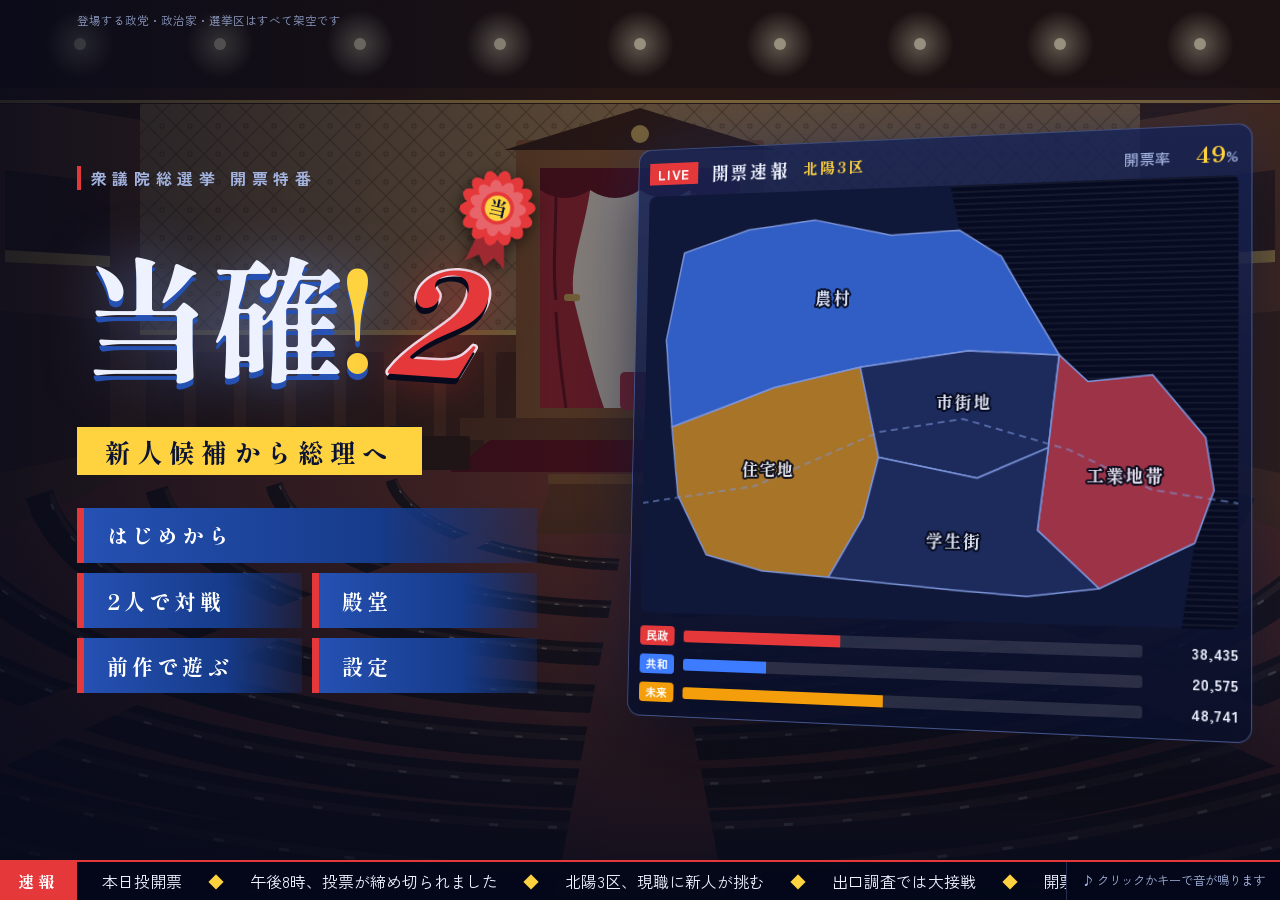
==== commit a0167c35: "1万人の有権者(R18)と小さな党(R19)を追加し、タイトルの背景を本会議場にする - R18 1万人の架空の有権者:属性・知り合い・好みを持ち、カードは効く相手がちがう。口コミと噂、1人ひとりの投" ====
--- a/index.html
+++ b/index.html
@@ -20,6 +20,8 @@
   <script src="js/data/cards.js"></script>
   <script src="js/engine/rng.js"></script>
   <script src="js/engine/scandal.js"></script>
+  <script src="js/data/voters.js"></script>
+  <script src="js/engine/voters.js"></script>
   <script src="js/engine/campaign.js"></script>
   <script src="js/engine/vote.js"></script>
   <script src="js/engine/government.js"></script>
--- a/style.css
+++ b/style.css
@@ -37,6 +37,13 @@
   --paper-good: #1f6e43;                    /* 30年後の新聞(R14):良くなった指標 */
   --paper-bad: #a3262a;                     /* 悪くなった指標 */
   --film-dark: rgba(8, 6, 3, .9);           /* 昔の映画風の演出の暗がり */
+  /* タイトルの背景の本会議場(木の壁、赤い幕とじゅうたん)。上に夜の紺を重ねて沈める */
+  --hall-ceil: #2b170c; --hall-wood: #6b3c1d; --hall-wood-dark: #3d200f; --hall-wood-light: #8a5629;
+  --hall-wall: #9a774a; --hall-wall-line: #7b5a33; --hall-gold: #c9a24a; --hall-light: #fff0c4;
+  --hall-curtain: #a4272b; --hall-curtain-dark: #661317; --hall-sheer: #e6d8c4; --hall-chair: #b8333a;
+  --hall-carpet: #7b3a28; --hall-desk: #2a1b14; --hall-desk-top: #4c3426; --hall-plate: #d9d2c2; --hall-screen: #1a2440;
+  --hall-tint: rgba(6, 10, 28, .42);        /* 絵の上に重ねる夜の紺 */
+  --hall-tint-strong: rgba(6, 10, 28, .86); /* ロゴとメニューの側は、さらに沈める */
   --font: 'Zen Kaku Gothic New', 'Hiragino Kaku Gothic ProN', 'Yu Gothic UI', 'Yu Gothic', Meiryo, system-ui, sans-serif;
   --font-head: 'Shippori Mincho B1', 'Hiragino Mincho ProN', 'Yu Mincho', 'Noto Serif JP', serif;
 }
@@ -173,6 +180,36 @@
 .rail { fill: none; stroke: var(--map-stroke); stroke-width: 2; stroke-dasharray: 7 5; opacity: .55; pointer-events: none; }
 .map-lbl { fill: var(--sub); font: 700 15px var(--font-head); letter-spacing: .3em; pointer-events: none; }
 .map-lbl.small { font-size: 10.5px; letter-spacing: .1em; opacity: .7; }
+
+/* 有権者の点(R18。UI.voterDots):1つの点が、その地区の決まった1人。ゆうべの口コミで投票先が変わった人は、前の色から変わって輪がつく */
+.vdot { stroke: var(--ink); stroke-width: .8; stroke-opacity: .75; pointer-events: none; }
+.vdot.flip { stroke: var(--gold); stroke-width: 2; stroke-opacity: 1; transform-box: fill-box; transform-origin: center; animation: dotflip 1.5s ease-out both; }
+@keyframes dotflip {
+  0%, 30% { fill: var(--from); transform: scale(1); }
+  55% { transform: scale(1.9); }
+  100% { fill: var(--to); transform: scale(1.35); }
+}
+
+.dot-legend {
+  position: absolute; left: 8px; bottom: 6px; display: flex; align-items: center; gap: 5px; padding: 2px 8px; border-radius: 999px;
+  background: var(--pin-bg); color: var(--sub); font-size: 11px; pointer-events: none;
+}
+.nat .dot-legend { top: 6px; bottom: auto; }   /* 全国の地図は左下に九州・四国があるので、空いている左上に */
+@media (max-width: 700px) { .dot-legend { font-size: 10px; padding: 1px 6px; } }
+.lg-dot { display: inline-block; width: 7px; height: 7px; border-radius: 50%; background: var(--sub); border: 1px solid var(--ink); }
+.lg-dot.flip { margin-left: 6px; border: 2px solid var(--gold); }
+/* 「この人の一票」(R18。UI.ballotCard):開票特番の候補の欄の下 */
+.map-cell { position: relative; }
+.vote-card {
+  flex: none; align-self: flex-start; max-width: 100%; padding: 6px 10px 7px; border-radius: 6px;
+  border-left: 4px solid var(--pc); background: var(--pin-bg); color: var(--ink); font-size: 12px; line-height: 1.45;
+  box-shadow: 0 2px 10px rgba(0, 0, 0, .35); animation: pop .3s ease-out; pointer-events: none;
+}
+.vote-card .vc-lab { display: inline-block; margin-bottom: 2px; padding: 0 6px; border-radius: 3px; background: var(--gold); color: var(--on-gold); font: 800 10.5px/1.5 var(--font-head); letter-spacing: .08em; }
+.vote-card p { margin: 0; }
+.vote-card b { display: block; font-weight: 800; }
+.vote-card em { font-style: normal; font-weight: 800; color: var(--num); }
+@media (max-width: 700px) { .vote-card { font-size: 11px; padding: 3px 8px 4px; } .vote-card b { display: inline; margin-right: 4px; } }
 
 .pin {
   position: absolute; transform: translate(-50%, -50%); display: flex; flex-direction: column; align-items: center; gap: 2px;
@@ -784,6 +821,22 @@
   .ct-cands { gap: 9px; padding: 10px 12px; }
   .ct-cands.compact .ct-row { display: flex; flex-direction: column; align-items: stretch; gap: 3px; }
   .ct-cands.compact .ct-votes { text-align: left; }   /* スマホは名前と票を縦に(1行だと名前が折れる) */
+  /* 候補が5人以上(小さな党の候補。R19)は、さらに詰める */
+  .ct-cands.many { gap: 5px; }
+  .ct-cands.many .ct-name { min-height: 22px; }
+  .ct-cands.many .ct-name b { font-size: 15px; }
+  .ct-cands.many .ct-bar { height: 9px; }
+  .ct-cands.many .ct-votes b { font-size: 15px; }
+  /* 6人以上(新党と刺客に、小さな党の候補)は、もう一段詰める */
+  .ct-cands.crowd { gap: 2px; padding-top: 6px; padding-bottom: 6px; }
+  .ct-cands.crowd .ct-name { min-height: 20px; }
+  .ct-cands.crowd .ct-bar { height: 7px; }
+  .ct-cands.crowd .ct-row { gap: 1px; }
+  /* 全国の総選挙は8党:党の名前と議席を1行に、党首の名前は省く */
+  .nat .ct-cands.many .ct-row { display: grid; grid-template-columns: minmax(0, 1fr) auto; align-items: center; column-gap: 8px; row-gap: 2px; }
+  .nat .ct-cands.many .ct-bar { grid-column: 1 / -1; }
+  .nat .ct-cands.many .ct-votes { grid-row: 1; grid-column: 2; text-align: right; }
+  .nat .ct-cands.many .ct-name .sub, .nat .ct-cands.many .maj-note { display: none; }
   .ct-name b { font-size: 17px; }
   .ct-bar { height: 16px; }
   .ct-votes b { font-size: 18px; }
@@ -834,20 +887,48 @@
   display: grid; grid-template-columns: minmax(0, 45fr) minmax(0, 55fr); grid-template-rows: minmax(0, 1fr) auto;
 }
 .tl-bg { position: absolute; inset: 0; overflow: hidden; background: radial-gradient(ellipse 90% 75% at 72% 42%, #1c3070 0%, #0a1232 55%, var(--night) 100%); animation: tl-fade calc(var(--s) * 1s) ease both; }
-.tl-floor {
-  position: absolute; left: -25%; right: -25%; bottom: -6%; height: 46%; opacity: .5;
-  background-image: linear-gradient(var(--line) 1px, transparent 1px), linear-gradient(90deg, var(--line) 1px, transparent 1px);
-  background-size: 64px 64px; transform: perspective(520px) rotateX(64deg); transform-origin: 50% 100%;
-  -webkit-mask-image: linear-gradient(transparent, #000 60%); mask-image: linear-gradient(transparent, #000 60%);
-  animation: tl-floor 5s linear infinite;
-}
 .tl-sweep {
   position: absolute; inset: 0; mix-blend-mode: screen;
   background: linear-gradient(100deg, transparent 42%, rgba(160, 190, 255, .11) 50%, transparent 58%) 120% 0 / 300% 100% no-repeat;
   animation: tl-sweep 9s ease-in-out infinite;
 }
+/* 本会議場の絵(title.js の chamberSvg)。紺を重ねて「開票特番の夜」に沈め、ロゴとメニューの側(左)をいっそう暗く */
+.tl-hall { position: absolute; inset: 0; width: 100%; height: 100%; }
+.tl-bg::after {
+  content: ""; position: absolute; inset: 0; pointer-events: none;
+  background: linear-gradient(90deg, var(--hall-tint-strong) 0%, var(--hall-tint) 48%, var(--hall-tint) 100%),
+    linear-gradient(180deg, transparent 55%, var(--hall-tint-strong) 100%);
+}
+.hl-ceil { fill: var(--hall-ceil); }
+.hl-wood { fill: var(--hall-wood); }
+.hl-wood-dark { fill: var(--hall-wood-dark); }
+.hl-wood-light { fill: var(--hall-wood-light); }
+.hl-wall { fill: var(--hall-wall); }
+.hl-wall-line { fill: none; stroke: var(--hall-wall-line); stroke-width: 1.4; }
+.hl-wall-side { fill: var(--hall-wood); }
+.hl-panel { fill: var(--hall-wood-dark); opacity: .55; }
+.hl-panel-side { fill: var(--hall-wood-dark); opacity: .6; }
+.hl-box { fill: var(--hall-wood-dark); }
+.hl-rail, .hl-gold { fill: var(--hall-gold); }
+.hl-lamp { fill: var(--hall-light); }
+.hl-glow { fill: url(#hl-glow-g); }
+.hl-curtain { fill: var(--hall-curtain); }
+.hl-curtain-dark { fill: var(--hall-curtain-dark); }
+.hl-fold { fill: none; stroke: var(--hall-curtain-dark); stroke-width: 3; }
+.hl-sheer { fill: var(--hall-sheer); }
+.hl-chair { fill: var(--hall-chair); }
+.hl-step { fill: var(--hall-curtain-dark); }
+.hl-screen { fill: var(--hall-screen); }
+.hl-carpet { fill: var(--hall-carpet); }
+.hl-desk, .hl-desk-top, .hl-plate { fill: none; stroke-linecap: butt; }
+.hl-desk { stroke: var(--hall-desk); }
+.hl-desk-top { stroke: var(--hall-desk-top); }
+.hl-plate { stroke: var(--hall-plate); opacity: .7; }
+@media (max-width: 760px), (max-aspect-ratio: 4/5) {
+  /* スマホの縦画面は、ボードが上、ロゴとメニューが下 */
+  .tl-bg::after { background: linear-gradient(180deg, var(--hall-tint) 0%, var(--hall-tint) 35%, var(--hall-tint-strong) 70%); }
+}
 @keyframes tl-fade { from { opacity: 0; } }
-@keyframes tl-floor { to { background-position: 0 64px, 0 0; } }
 @keyframes tl-sweep { to { background-position: -60% 0; } }
 
 /* 情勢ボード */
@@ -979,6 +1060,6 @@
   .tl-main { gap: clamp(4px, 1vh, 10px); }
 }
 /* 動きを減らす設定:流れ・点滅・揺れを止める */
-.tl-reduced .tl-floor, .tl-reduced .tl-sweep, .tl-reduced .tl-live, .tl-reduced .tl-ticker-track { animation: none; }
+.tl-reduced .tl-sweep, .tl-reduced .tl-live, .tl-reduced .tl-ticker-track { animation: none; }
 .tl-reduced .tl-btn, .tl-reduced .tl-rg, .tl-reduced .tl-bar i, .tl-reduced .tl-called { transition: none; }
 .tl-reduced .tl-ticker-window { -webkit-mask-image: linear-gradient(90deg, #000 85%, transparent); mask-image: linear-gradient(90deg, #000 85%, transparent); }
